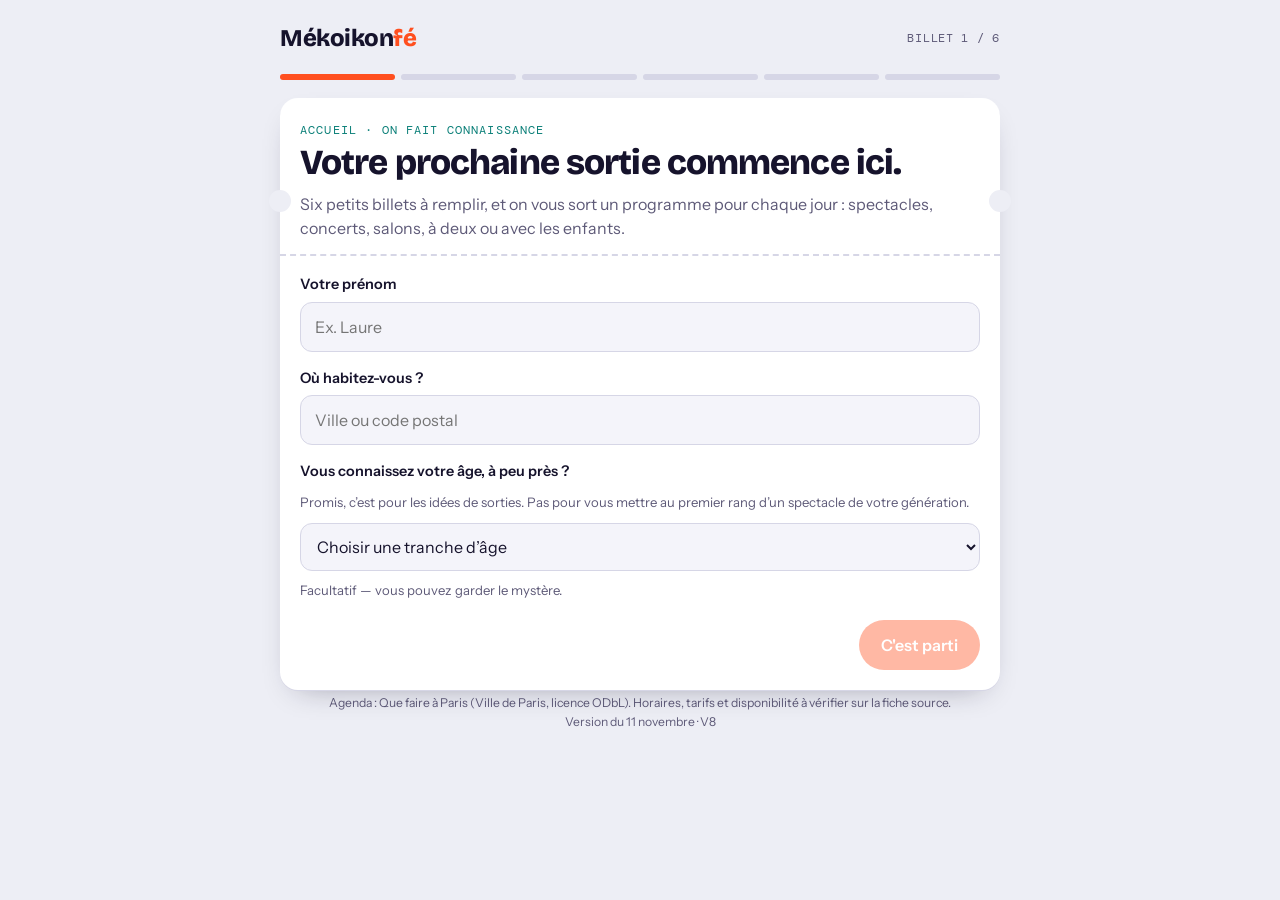
==== index.html @ 36dcb32b "Add files via upload" ====
<!doctype html><html lang="fr"><head><meta charset=utf8><meta name=viewport content="width=device-width,initial-scale=1,viewport-fit=cover"><style>:root{color-scheme:light;box-sizing:border-box;padding-top:env(safe-area-inset-top,0px);padding-bottom:env(safe-area-inset-bottom,0px)}html{scroll-padding-top:env(safe-area-inset-top,0px)}body{margin:0;padding:0;font:14px -apple-system,BlinkMacSystemFont,sans-serif;background:#fff;color:#000}img{max-width:100%}[hidden]:not([hidden=until-found i]){display:none!important}</style></head><body>
<title>Mékoikonfé · On sort ? On s’occupe de la suite.</title>
<meta name="claude:viewport-fit-sides" content="cover">
<link rel="preconnect" href="https://fonts.googleapis.com">
<link rel="stylesheet" href="https://fonts.googleapis.com/css2?family=Bricolage+Grotesque:opsz,wght@12..96,500;12..96,800&family=Instrument+Sans:wght@400;500;600&family=DM+Mono:wght@400;500&display=swap">
<style>
/* Layout : appli mobile une colonne, onboarding en 5 "billets", puis 5 pages (Aujourd'hui, Agenda, Explorer, Favoris, Profil) avec barre d'onglets fixe */
:root{
  --bg:#EDEEF5; --surface:#FFFFFF; --ink:#16132C; --muted:#5E5A78; --line:#D6D6E6;
  --accent:#FF4F1F; --accent-ink:#FFFFFF; --ticket:#FFD43B; --teal:#0A7F78; --chip:#F4F4FA; --rose:#D63F7A;
  --display:"Bricolage Grotesque", "Arial Black", system-ui, sans-serif;
  --body:"Instrument Sans", system-ui, -apple-system, sans-serif;
  --mono:"DM Mono", ui-monospace, Menlo, monospace;
}
@media (prefers-color-scheme: dark){:root:not([data-theme="light"]){
  --bg:#110F22; --surface:#1C1934; --ink:#F1EFFA; --muted:#A6A2C4; --line:#2F2B4D;
  --accent:#FF6A3D; --accent-ink:#16132C; --ticket:#FFD43B; --teal:#2CC9BE; --chip:#24203F; --rose:#FF7AAE; color-scheme:dark}}
:root[data-theme="dark"]{
  --bg:#110F22; --surface:#1C1934; --ink:#F1EFFA; --muted:#A6A2C4; --line:#2F2B4D;
  --accent:#FF6A3D; --accent-ink:#16132C; --ticket:#FFD43B; --teal:#2CC9BE; --chip:#24203F; --rose:#FF7AAE; color-scheme:dark}

*{box-sizing:border-box}
body{background:var(--bg);color:var(--ink);font-family:var(--body);font-size:16px;line-height:1.5;
  padding-left:max(16px,env(safe-area-inset-left,0px));padding-right:max(16px,env(safe-area-inset-right,0px));padding-block:20px 120px}
.app{max-width:480px;margin:0 auto;display:flex;flex-direction:column;gap:18px}
header{display:flex;align-items:center;justify-content:space-between;gap:12px}
.brand{font-family:var(--display);font-weight:800;font-size:1.5rem;letter-spacing:-.02em}
.brand span{color:var(--accent)}
.stub{font-family:var(--mono);font-size:.75rem;color:var(--muted);letter-spacing:.06em;text-transform:uppercase}

.perfs{display:flex;gap:6px}
.perfs i{flex:1;height:6px;border-radius:3px;background:var(--line);transition:background .3s}
.perfs i.on{background:var(--accent)}

.ticket{position:relative;background:var(--surface);border-radius:18px;padding:24px 20px 20px;
  box-shadow:0 1px 0 var(--line),0 12px 30px -18px rgba(22,19,44,.45)}
.ticket.notch::before,.ticket.notch::after{content:"";position:absolute;top:92px;width:22px;height:22px;border-radius:50%;background:var(--bg)}
.ticket.notch::before{left:-11px}.ticket.notch::after{right:-11px}
.tear{border-top:2px dashed var(--line);margin:14px -20px 18px}
.eyebrow{font-family:var(--mono);font-size:.72rem;letter-spacing:.1em;text-transform:uppercase;color:var(--teal)}
h1,h2,h3{font-family:var(--display);font-weight:800;letter-spacing:-.025em;text-wrap:balance;margin:0;line-height:1.05}
h1{font-size:2.2rem;margin-top:6px}
h2{font-size:1.7rem;margin-top:6px}
.sec-title{font-size:1.3rem;display:flex;align-items:baseline;justify-content:space-between;gap:8px}
.sec-title small{font-family:var(--mono);font-size:.72rem;font-weight:400;color:var(--muted);letter-spacing:.06em;text-transform:uppercase}
.lead{color:var(--muted);margin:10px 0 0;max-width:60ch}
.step{animation:in .45s cubic-bezier(.2,.8,.2,1)}
@keyframes in{from{transform:translateY(14px);opacity:.2}to{transform:none;opacity:1}}

label.f{display:block;font-weight:600;font-size:.9rem;margin-bottom:6px}
input[type=text],input[type=search]{width:100%;font:inherit;padding:12px 14px;border-radius:12px;border:1.5px solid var(--line);background:var(--chip);color:var(--ink)}
input:focus-visible,button:focus-visible{outline:3px solid var(--ticket);outline-offset:2px}
.stack{display:flex;flex-direction:column;gap:16px}

.grid{display:grid;grid-template-columns:repeat(2,minmax(0,1fr));gap:10px}
.tile{font:inherit;color:var(--ink);text-align:left;background:var(--chip);border:2px solid transparent;border-radius:14px;
  padding:14px 12px;cursor:pointer;display:flex;flex-direction:column;gap:4px;transition:transform .15s,border-color .15s,background .15s;min-width:0}
.tile:hover{transform:translateY(-2px)}
.tile b{font-family:var(--display);font-weight:800;font-size:1.05rem;letter-spacing:-.01em}
.tile small{color:var(--muted);font-size:.8rem;line-height:1.3}
.tile .glyph{font-family:var(--display);font-weight:800;font-size:1.6rem;line-height:1;color:var(--accent)}
.tile[aria-pressed=true]{border-color:var(--accent);background:var(--surface);transform:rotate(-1.2deg)}
.tile[aria-pressed=true] .glyph{color:var(--ink)}
.hint{font-size:.82rem;color:var(--muted);margin:10px 0 0}

.duel{display:grid;grid-template-columns:1fr auto 1fr;align-items:stretch;gap:8px}
.duel .tile{text-align:center;align-items:center;justify-content:center;min-height:80px}
.vs{align-self:center;font-family:var(--mono);font-size:.75rem;color:var(--muted)}
.duels{display:flex;flex-direction:column;gap:12px}

.chips{display:flex;flex-wrap:wrap;gap:8px}
.chipbtn{font:inherit;font-size:.9rem;padding:8px 14px;border-radius:999px;border:1.5px solid var(--line);background:transparent;color:var(--ink);cursor:pointer}
.chipbtn[aria-pressed=true]{background:var(--ink);color:var(--bg);border-color:var(--ink)}

.actions{display:flex;gap:10px;justify-content:space-between;align-items:center;margin-top:20px}
.btn{font:inherit;font-weight:600;border:0;border-radius:999px;padding:13px 22px;cursor:pointer}
.btn.primary{background:var(--accent);color:var(--accent-ink)}
.btn.primary:disabled{opacity:.4;cursor:not-allowed}
.btn.ghost{background:transparent;color:var(--muted);padding-inline:6px}
.btn.outline{background:transparent;border:1.5px solid var(--line);color:var(--ink)}

/* bandeau de jours */
.days{display:flex;gap:8px;overflow-x:auto;padding:2px 2px 8px;scroll-snap-type:x mandatory}
.day{font:inherit;flex:0 0 58px;scroll-snap-align:start;display:flex;flex-direction:column;align-items:center;gap:0;padding:8px 4px;border-radius:14px;
  border:1.5px solid var(--line);background:var(--surface);color:var(--ink);cursor:pointer}
.day small{font-family:var(--mono);font-size:.66rem;text-transform:uppercase;letter-spacing:.06em;color:var(--muted)}
.day b{font-family:var(--display);font-weight:800;font-size:1.35rem;line-height:1.1;font-variant-numeric:tabular-nums}
.day i{font-style:normal;font-size:.66rem;color:var(--muted)}
.day[aria-pressed=true]{background:var(--ink);border-color:var(--ink);color:var(--bg)}
.day[aria-pressed=true] small,.day[aria-pressed=true] i{color:var(--bg);opacity:.75}

.greet{display:flex;flex-direction:column;gap:2px}
.greet p{margin:0;color:var(--muted)}
.section{display:flex;flex-direction:column;gap:12px}
.occ{display:inline-flex;align-items:center;gap:6px;font-family:var(--mono);font-size:.7rem;letter-spacing:.08em;text-transform:uppercase;padding:4px 10px;border-radius:999px;background:var(--chip);color:var(--ink)}
.occ.couple{color:var(--rose)}
.occ.famille{color:var(--teal)}

.cards{display:flex;flex-direction:column;gap:12px}
.ev{display:grid;grid-template-columns:72px minmax(0,1fr);background:var(--surface);border-radius:16px;overflow:hidden;box-shadow:0 1px 0 var(--line);cursor:pointer;text-align:left;font:inherit;color:inherit;border:0;padding:0;width:100%}
.ev .side{background:var(--ink);color:var(--bg);display:flex;flex-direction:column;align-items:center;justify-content:center;gap:2px;
  padding:12px 6px;border-right:2px dashed var(--bg);font-family:var(--mono);text-align:center}
.ev .side .pct{font-family:var(--display);font-weight:800;font-size:1.45rem;color:var(--ticket);line-height:1}
.ev .side small{font-size:.6rem;letter-spacing:.08em;text-transform:uppercase;opacity:.75}
.ev .side .hr{font-size:.8rem;margin-top:6px;font-variant-numeric:tabular-nums}
.ev .main{padding:12px 14px;display:flex;flex-direction:column;gap:4px;min-width:0}
.ev .cat{font-family:var(--mono);font-size:.68rem;letter-spacing:.08em;text-transform:uppercase;color:var(--teal)}
.ev h3{font-size:1.1rem;letter-spacing:-.01em;line-height:1.15}
.ev .meta{font-size:.85rem;color:var(--muted)}
.ev .why{font-size:.82rem;color:var(--ink)}
.ev .why b{color:var(--accent)}
.price{font-family:var(--mono);font-weight:500;font-variant-numeric:tabular-nums;font-size:.85rem}
.heart{color:var(--rose)}
.empty{text-align:center;color:var(--muted);padding:18px;background:var(--surface);border-radius:16px}

/* agenda */
.agenda{display:flex;flex-direction:column;gap:10px}
.aday{display:grid;grid-template-columns:64px minmax(0,1fr) auto;gap:12px;align-items:center;background:var(--surface);border-radius:14px;padding:12px 14px;border:0;font:inherit;color:inherit;text-align:left;cursor:pointer;width:100%}
.aday .d{font-family:var(--mono);font-size:.72rem;text-transform:uppercase;color:var(--muted);line-height:1.2}
.aday .d b{display:block;font-family:var(--display);font-size:1.5rem;color:var(--ink);font-variant-numeric:tabular-nums}
.aday .t{min-width:0}
.aday .t strong{display:block;font-family:var(--display);font-size:1rem;white-space:nowrap;overflow:hidden;text-overflow:ellipsis}
.aday .t span{font-size:.8rem;color:var(--muted)}
.aday .n{font-family:var(--mono);font-size:.78rem;background:var(--chip);padding:4px 9px;border-radius:999px;white-space:nowrap}
.aday.we{box-shadow:inset 4px 0 0 var(--ticket)}
.weekhead{font-family:var(--mono);font-size:.72rem;letter-spacing:.1em;text-transform:uppercase;color:var(--muted);margin-top:6px}

/* accueil */
.feature{font:inherit;text-align:left;border:0;cursor:pointer;background:var(--ink);color:var(--bg);border-radius:18px;padding:20px;display:flex;flex-direction:column;gap:6px;position:relative;overflow:hidden}
.feature .eyebrow{color:var(--ticket)}
.feature strong{font-family:var(--display);font-weight:800;font-size:1.6rem;line-height:1.05;letter-spacing:-.02em;padding-right:70px}
.feature>span{opacity:.85;font-size:.9rem}
.feature .fpct{position:absolute;top:18px;right:18px;opacity:1;font-family:var(--mono);font-size:.72rem;background:var(--ticket);color:#16132C;padding:4px 9px;border-radius:999px}
.carousel{display:flex;gap:10px;overflow-x:auto;padding-bottom:6px;scroll-snap-type:x mandatory;margin-inline:-4px;padding-inline:4px}
.hcard{font:inherit;color:inherit;text-align:left;border:0;cursor:pointer;flex:0 0 200px;scroll-snap-align:start;background:var(--surface);border-radius:16px;padding:14px;display:flex;flex-direction:column;gap:4px;position:relative;min-height:170px;box-shadow:0 1px 0 var(--line)}
.hcard .badge{align-self:flex-start;font-family:var(--mono);font-size:.64rem;letter-spacing:.08em;text-transform:uppercase;background:var(--accent);color:var(--accent-ink);padding:3px 8px;border-radius:999px}
.hcard .hpct{position:absolute;top:14px;right:14px;font-family:var(--display);font-weight:800;color:var(--accent)}
.hcard strong{font-family:var(--display);font-weight:800;font-size:1.15rem;line-height:1.1;margin-top:auto}
.hcard span{font-size:.8rem;color:var(--muted)}
.hcard .when{font-family:var(--mono);font-size:.72rem;color:var(--ink)}
.link{font:inherit;font-size:.8rem;font-weight:600;color:var(--accent);background:none;border:0;cursor:pointer;padding:0}
.sec-title span{min-width:0}
.rows{display:flex;flex-direction:column;background:var(--surface);border-radius:16px;overflow:hidden}
.rowev{display:grid;grid-template-columns:86px minmax(0,1fr) auto;gap:12px;align-items:center;padding:12px 14px;border:0;border-bottom:1px solid var(--line);background:transparent;font:inherit;color:inherit;text-align:left;cursor:pointer}
.rowev:last-child{border-bottom:0}
.rowev .rd{font-family:var(--mono);font-size:.72rem;color:var(--muted);line-height:1.3}
.rowev .rd b{display:block;color:var(--ink);font-size:.9rem;font-variant-numeric:tabular-nums}
.rowev .rt{min-width:0}
.rowev .rt strong{display:block;font-family:var(--display);font-size:1rem;white-space:nowrap;overflow:hidden;text-overflow:ellipsis}
.rowev .rt span{font-size:.8rem;color:var(--muted);display:block;white-space:nowrap;overflow:hidden;text-overflow:ellipsis}
.rowev .rp{font-family:var(--display);font-weight:800;color:var(--accent)}
.weteaser{font:inherit;color:#16132C;background:var(--ticket);border:0;border-radius:16px;padding:16px 18px;display:flex;align-items:center;justify-content:space-between;gap:12px;cursor:pointer;text-align:left}
.weteaser small{display:block;font-family:var(--mono);font-size:.7rem;letter-spacing:.08em;text-transform:uppercase}
.weteaser strong{font-family:var(--display);font-size:1.15rem}
.weteaser .arrow{font-size:1.5rem;font-weight:700}

/* découvrir */
.swipezone{position:relative;height:min(64vh,520px);min-height:400px}
.scard{position:absolute;inset:0;border-radius:24px;color:#fff;padding:22px 20px;display:flex;flex-direction:column;justify-content:flex-end;gap:6px;overflow:hidden;
  background:linear-gradient(160deg,var(--c1),var(--c2));box-shadow:0 18px 40px -20px rgba(22,19,44,.6);touch-action:none;user-select:none;cursor:grab;
  transform:translateY(calc(var(--i)*10px)) scale(calc(1 - var(--i)*.04));transition:transform .25s}
.scard::after{content:"";position:absolute;inset:40% 0 0;background:linear-gradient(transparent,rgba(10,8,25,.55));pointer-events:none}
.scard>*{position:relative;z-index:1}
.scard .art{position:absolute;top:22px;left:20px;right:20px;z-index:0;font-family:var(--display);font-weight:800;font-size:clamp(3.4rem,17vw,6rem);line-height:.9;letter-spacing:-.04em;opacity:.35;overflow-wrap:anywhere}
.scard h2{font-size:2rem;color:#fff;margin:0}
.scat{font-family:var(--mono);font-size:.72rem;letter-spacing:.1em;text-transform:uppercase;opacity:.9}
.smeta{font-size:.9rem;opacity:.92}
.sfoot{display:flex;justify-content:space-between;align-items:center;gap:8px;font-family:var(--mono);font-size:.85rem}
.spct{background:#FFD43B;color:#16132C;padding:4px 10px;border-radius:999px;font-weight:500}
.swhy{font-size:.82rem;opacity:.9}
.stamp{position:absolute;top:26px;z-index:2;padding:4px 12px;border:3px solid currentColor;border-radius:10px;font-family:var(--display);font-weight:800;font-size:1.5rem;opacity:0;pointer-events:none}
.stamp.like{right:20px;color:#C8FF6B;transform:rotate(12deg)}
.stamp.nope{left:20px;color:#fff;transform:rotate(-12deg)}
.scard.top:focus-visible{outline:3px solid var(--ticket);outline-offset:4px}
.swbtns{display:flex;justify-content:center;align-items:center;gap:20px}
.swb{border:0;border-radius:50%;width:60px;height:60px;background:var(--surface);color:var(--ink);font-size:1.5rem;font-weight:700;cursor:pointer;box-shadow:0 8px 20px -12px rgba(22,19,44,.6)}
.swb.like{color:var(--rose);width:68px;height:68px;font-size:1.8rem}
.swb.info{width:46px;height:46px;font-size:1.1rem;font-family:var(--display)}
.swhint{font-size:.8rem;color:var(--muted);text-align:center;margin:0}
.swempty{height:100%;display:flex;flex-direction:column;align-items:center;justify-content:center;gap:10px;background:var(--surface);border-radius:24px;text-align:center;padding:20px}
.swempty p{color:var(--muted);margin:0}
@media (prefers-reduced-motion:reduce){.scard{transition:none}}

/* avis */
.avbtn{font:inherit;font-size:.82rem;font-weight:600;border:1.5px solid var(--accent);color:var(--accent);background:transparent;border-radius:999px;padding:7px 12px;cursor:pointer}
.avform{display:flex;flex-direction:column;gap:16px}
.avform textarea{width:100%;font:inherit;padding:12px 14px;border-radius:12px;border:1.5px solid var(--line);background:var(--chip);color:var(--ink);resize:vertical}
.avform textarea:focus-visible{outline:3px solid var(--ticket);outline-offset:2px}
.stars{display:flex;gap:6px}
.star{font-size:2rem;line-height:1;border:0;background:transparent;color:var(--accent);cursor:pointer;padding:2px}
.opt{font-weight:400;color:var(--muted)}
.averr{color:var(--accent);margin:0;font-weight:600}
.avfallback{display:flex;flex-direction:column;gap:10px;background:var(--chip);border-radius:12px;padding:12px}
.avfallback p{margin:0;font-size:.88rem}
.usagebar{display:grid;grid-template-columns:repeat(3,minmax(0,1fr));gap:8px}
.usagebar div{background:var(--surface);border-radius:12px;padding:10px 12px}
.usagebar small{display:block;font-size:.72rem;color:var(--muted)}
.usagebar b{font-family:var(--display);font-size:1.3rem}
.avlist{display:flex;flex-direction:column;gap:10px}
.avitem{background:var(--surface);border-radius:14px;padding:12px 14px;display:flex;flex-direction:column;gap:4px}
.avitem p{margin:0;font-size:.9rem}
.avhead{display:flex;justify-content:space-between;gap:8px;flex-wrap:wrap;font-size:.8rem;color:var(--muted)}
.avstars{color:var(--accent);letter-spacing:2px;font-size:1rem}

/* billets */
.agroup{display:flex;flex-direction:column;gap:6px;margin-top:4px}
.agroup small{font-family:var(--mono);font-size:.66rem;text-transform:uppercase;letter-spacing:.08em;color:var(--muted)}
.agroup .chipbtn{font-size:.82rem;padding:6px 12px}
.addart{display:flex;gap:8px}
.addart input{flex:1;min-width:0}
.artbox{background:var(--surface);border-radius:16px;padding:14px}
.artbox summary{list-style:none;display:flex;justify-content:space-between;align-items:center;gap:10px;cursor:pointer}
.artbox summary::-webkit-details-marker{display:none}
.artbox summary small{display:block;font-family:var(--mono);font-size:.66rem;text-transform:uppercase;letter-spacing:.08em;color:var(--muted)}
.artbox summary strong{font-family:var(--display);font-size:1rem}
.artbox[open] summary{margin-bottom:10px}
.artok{width:100%;margin-top:14px;position:sticky;bottom:calc(76px + env(safe-area-inset-bottom,0px))}
.tks{display:flex;flex-direction:column;gap:10px}
.tk{display:grid;grid-template-columns:64px minmax(0,1fr);gap:12px;background:var(--surface);border-radius:16px;padding:12px 14px;align-items:start}
.tk.mine{box-shadow:inset 4px 0 0 var(--accent)}
.tkdate{display:flex;flex-direction:column;align-items:center;justify-content:center;background:var(--chip);border-radius:12px;padding:8px 4px;text-align:center;min-height:64px}
.tkdate small{font-family:var(--mono);font-size:.58rem;text-transform:uppercase;letter-spacing:.06em;color:var(--muted)}
.tkdate b{font-family:var(--display);font-size:1.5rem;line-height:1.05;font-variant-numeric:tabular-nums}
.tkdate i{font-style:normal;font-size:.72rem;color:var(--muted)}
.pill{font-family:var(--mono);font-size:.62rem;text-transform:uppercase;letter-spacing:.05em;padding:4px 6px;border-radius:8px;background:var(--line);color:var(--ink);line-height:1.2}
.pill.ok{background:var(--teal);color:var(--surface)}
.tkmain{display:flex;flex-direction:column;gap:2px;min-width:0}
.tkmain strong{font-family:var(--display);font-size:1.1rem;line-height:1.15}
.tkmain>span{font-size:.85rem}
.tkmain .meta{color:var(--muted);font-size:.8rem}
.following{font-family:var(--mono);font-size:.62rem;text-transform:uppercase;letter-spacing:.06em;background:var(--accent);color:var(--accent-ink);padding:2px 6px;border-radius:999px;vertical-align:middle}
.cd{font-family:var(--mono);font-size:.76rem;color:var(--accent);margin-top:2px}
.cd.q{color:var(--muted)}
.tkact{grid-column:2;display:flex;gap:6px;flex-wrap:wrap}
.tkact a.mini{text-decoration:none}
.mini.on{background:var(--ink);color:var(--bg);border-color:var(--ink)}
.alertbar{font:inherit;text-align:left;border:0;cursor:pointer;background:var(--accent);color:var(--accent-ink);border-radius:16px;padding:14px 16px;display:grid;grid-template-columns:auto minmax(0,1fr) auto;gap:12px;align-items:center}
.alertbar small{display:block;font-family:var(--mono);font-size:.68rem;text-transform:uppercase;letter-spacing:.08em}
.alertbar strong{font-family:var(--display);font-size:1.1rem;display:block}
.alertbar em{font-style:normal;font-size:.8rem;opacity:.85}
.alertbar .bell{animation:pulse 1.6s infinite}
.alertbar .arrow{font-size:1.4rem;font-weight:700}
@keyframes pulse{50%{opacity:.25}}
.coll .collsub{margin:-6px 0 0;color:var(--muted);font-size:.85rem}
.hcard .badge.alt{background:var(--ink);color:var(--bg)}
a.link{text-decoration:none}
@media (prefers-reduced-motion:reduce){.alertbar .bell{animation:none}}

/* recherche */
.hright{display:flex;align-items:center;gap:10px}
.iconbtn{border:0;background:var(--surface);color:var(--ink);width:38px;height:38px;border-radius:50%;display:grid;place-items:center;cursor:pointer}
.iconbtn svg{width:20px;height:20px;stroke:currentColor;fill:none;stroke-width:2;stroke-linecap:round}
.ask{background:var(--ink);color:var(--bg);border-radius:18px;padding:16px;display:flex;flex-direction:column;gap:10px}
.ask label{font-family:var(--display);font-weight:800;font-size:1.15rem;letter-spacing:-.01em}
.askrow{display:flex;gap:8px}
.askrow input{flex:1;min-width:0;background:var(--bg);color:var(--ink);border-color:transparent}
.askrow .btn{padding:12px 16px}
.sugg{display:flex;gap:6px;overflow-x:auto;padding-bottom:2px}
.sugg .chipbtn{white-space:nowrap;font-size:.8rem;padding:6px 12px;color:var(--bg);border-color:color-mix(in srgb,var(--bg) 35%,transparent)}
.understood{display:flex;flex-direction:column;gap:6px}
.understood small{font-family:var(--mono);font-size:.66rem;text-transform:uppercase;letter-spacing:.08em;color:var(--muted)}
.tag{font-size:.82rem;padding:5px 11px;border-radius:999px;background:var(--ticket);color:#16132C;font-weight:600}
.srclink{text-align:center;text-decoration:none}

/* week-end */
.seg{display:flex;gap:4px;background:var(--surface);border-radius:999px;padding:4px;overflow-x:auto}
.seg button{font:inherit;font-size:.82rem;flex:1;white-space:nowrap;border:0;background:transparent;color:var(--muted);padding:8px 10px;border-radius:999px;cursor:pointer}
.seg button[aria-pressed=true]{background:var(--ink);color:var(--bg)}
.filterbox{display:flex;flex-direction:column;gap:10px;background:var(--surface);border-radius:16px;padding:14px}
.frow{display:flex;flex-direction:column;gap:6px;min-width:0}
.frow small{font-family:var(--mono);font-size:.66rem;text-transform:uppercase;letter-spacing:.08em;color:var(--muted)}
.chips.scroll{flex-wrap:nowrap;overflow-x:auto;padding-bottom:4px}
.chips.scroll .chipbtn{white-space:nowrap}

/* détail */
.detail .hero{background:var(--ink);color:var(--bg);border-radius:18px;padding:22px 20px;display:flex;flex-direction:column;gap:8px}
.detail .hero .cat{font-family:var(--mono);font-size:.72rem;letter-spacing:.1em;text-transform:uppercase;color:var(--ticket)}
.detail .hero h1{font-size:2rem}
.detail .hero p{margin:0;opacity:.8}
.facts{display:grid;grid-template-columns:repeat(3,minmax(0,1fr));gap:8px}
.fact{background:var(--surface);border-radius:12px;padding:10px 12px}
.fact small{display:block;font-family:var(--mono);font-size:.64rem;text-transform:uppercase;letter-spacing:.08em;color:var(--muted)}
.fact b{font-family:var(--display);font-size:1.05rem}
.dates{display:flex;flex-wrap:wrap;gap:6px}
.dates span{font-family:var(--mono);font-size:.78rem;padding:5px 10px;border-radius:999px;background:var(--surface)}
.cta{display:grid;grid-template-columns:1fr 1fr;gap:10px}
.note{font-size:.82rem;color:var(--muted);min-height:1.2em;text-align:center;margin:0}
.backlink{align-self:flex-start}

/* profil */
.kv{display:flex;flex-direction:column;gap:0;background:var(--surface);border-radius:16px;overflow:hidden}
.kv button{display:grid;grid-template-columns:110px minmax(0,1fr) auto;gap:10px;align-items:center;padding:14px 16px;border:0;border-bottom:1px solid var(--line);background:transparent;font:inherit;color:inherit;text-align:left;cursor:pointer}
.kv button:last-child{border-bottom:0}
.kv small{font-family:var(--mono);font-size:.68rem;text-transform:uppercase;letter-spacing:.08em;color:var(--muted)}
.kv span{min-width:0}
.kv i{font-style:normal;color:var(--accent);font-size:.85rem;font-weight:600}

/* barre d'onglets */
nav.tabs{position:fixed;left:0;right:0;bottom:0;z-index:15;background:var(--surface);border-top:1px solid var(--line);
  padding:8px max(8px,env(safe-area-inset-right,0px)) calc(8px + env(safe-area-inset-bottom,0px)) max(8px,env(safe-area-inset-left,0px))}
nav.tabs .in{max-width:520px;margin:0 auto;display:grid;grid-template-columns:repeat(6,1fr);gap:2px}
nav.tabs button{font:inherit;font-size:.64rem;white-space:nowrap;border:0;background:transparent;color:var(--muted);display:flex;flex-direction:column;align-items:center;gap:3px;padding:6px 2px;border-radius:12px;cursor:pointer}
nav.tabs svg{width:22px;height:22px;stroke:currentColor;fill:none;stroke-width:1.8;stroke-linecap:round;stroke-linejoin:round}
nav.tabs button[aria-current=page]{color:var(--accent);background:var(--chip)}
.sample{font-size:.76rem;color:var(--muted);text-align:center;margin:4px 0 0}
canvas#confetti{position:fixed;inset:0;pointer-events:none;width:100%;height:100%;z-index:20}
@media (prefers-reduced-motion:reduce){.step{animation:none}.tile,.tile[aria-pressed=true]{transform:none}}
@media (max-width:360px){h1{font-size:1.9rem}.grid,.catgrid{grid-template-columns:1fr}.facts{grid-template-columns:1fr 1fr}}
</style>
<link rel="stylesheet" href="v2.css?v=6">
<link rel="stylesheet" href="v4.css?v=6">

<canvas id="confetti" aria-hidden="true"></canvas>
<form name="avis" data-netlify="true" netlify-honeypot="bot-field" hidden><input name="bot-field"><input name="note"><textarea name="aime"></textarea><textarea name="manque"></textarea><input name="usage"><input name="prenom"><input name="page"></form>
<div class="app">
  <header><div class="brand">Mékoikon<span>fé</span></div><div class="hright"><div class="stub" id="stubno"></div><button class="avbtn" id="havis" hidden>Avis</button><button class="iconbtn" id="hsearch" hidden aria-label="Rechercher"><svg viewBox="0 0 24 24" aria-hidden="true"><circle cx="11" cy="11" r="7"/><path d="m20 20-3.5-3.5"/></svg></button></div></header>
  <div class="perfs" id="perfs" aria-hidden="true"></div>
  <main id="view"></main>
</div>
<nav class="tabs" id="tabs" hidden aria-label="Navigation principale"><div class="in" id="tabsin"></div></nav>

<script src="data/catalog.js?v=6"></script>
<script>
const TYPES=[
 {id:"humour",g:"Ha!",t:"Humour",s:"Stand-up, one-man show"},
 {id:"theatre",g:"Acte I",t:"Théâtre",s:"Classique ou contemporain"},
 {id:"concert",g:"♪",t:"Concert",s:"Pop, rock, jazz, électro"},
 {id:"musical",g:"Tada",t:"Comédie musicale",s:"Ça chante, ça danse"},
 {id:"danse",g:"5,6,7,8",t:"Danse",s:"Ballet, hip-hop, contemporain"},
 {id:"cirque",g:"Hop",t:"Cirque & magie",s:"Acrobates, illusionnistes"},
 {id:"opera",g:"Ah‑ah",t:"Opéra & classique",s:"Orchestres, récitals"},
 {id:"jeune",g:"Pouet",t:"Jeune public",s:"Pensé pour les enfants"},
 {id:"salon",g:"Stand B",t:"Salons & expos",s:"Vin, BD, maison, jeux…"},
 {id:"festival",g:"3 jours",t:"Festivals & ciné-événements",s:"Plein air, ciné-concerts, avant-premières"},
 {id:"expo",g:"Salle 7",t:"Expositions",s:"Musées, photo, immersif"}
];
const WHO=[
 {id:"solo",g:"1",t:"En solo",s:"Je me fais plaisir"},
 {id:"couple",g:"2",t:"En amoureux",s:"Une sortie à deux"},
 {id:"amis",g:"4+",t:"Entre amis",s:"La bande au complet"},
 {id:"famille",g:"+ kids",t:"En famille",s:"Avec les enfants"}
];
const WHO_LABEL={solo:"Pour vous",couple:"En amoureux",amis:"Entre amis",famille:"En famille"};
const AGES=["0-3 ans","4-6 ans","7-11 ans","12-17 ans","18 ans et + (jeune adulte)"];
const YA="18 ans et + (jeune adulte)";
const ageOk=e=>S.ages.some(a=>a===YA?(!e.ages||e.ages.includes("12-17 ans")):(e.ages&&e.ages.includes(a)));
const DUELS=[
 {id:"mood",a:["rire","Rire aux larmes"],b:["emotion","Avoir des frissons"]},
 {id:"size",a:["grand","Grande salle, gros show"],b:["intime","Petite salle, ambiance"]},
 {id:"style",a:["classique","Valeurs sûres"],b:["decouverte","Découvrir des talents"]}
];
const MOMENTS=[["semaine","Soirs de semaine"],["we_jour","Week-end en journée"],["we_soir","Week-end en soirée"]];
const BUDGET=[["eco","Jusqu’à 25 €"],["mid","Jusqu’à 60 €"],["plus","On se fait plaisir · jusqu’à 1 000 €"],["any","Peu importe, j’vois large 😅"]];
// Un plafond, jamais un prix minimum. Sans plafond, le prix ne change pas le classement.
function budgetScore(price,budget){
  const caps={eco:25,mid:60,plus:1000};
  if(price==null||!Object.hasOwn(caps,budget))return 0;
  return price<=caps[budget]?8:-12;
}

// Programmation réelle relevée le 20 octobre 2026 (Offi, Sortiraparis, Infoconcert, Agenda culturel, evous).
// Les dates sont sourcées ; quand les jours ou l'heure exacts ne sont pas publiés, approx = true ("à vérifier").
const W=[1,2,3,4,5,6,0], WE=[6,0], SOIR=[2,3,4,5,6], SOIRD=[2,3,4,5,6,0];
const SRC={
 acc:"https://www.infoconcert.com/salle/accor-arena-paris-709/concerts",
 su:"https://www.offi.fr/theatre/stand-up.html",
 th:"https://www.sortiraparis.com/en/what-to-see-in-paris/theater/guides/154425-theatre-shows-to-see-in-paris-in-november-2026-our-pick-of-the-moment-s-performances",
 kids:"https://www.sortiraparis.com/enfant-famille/guides/150541-toussaint-2026-a-paris-les-spectacles-a-voir-en-famille-avec-les-enfants",
 salons:"https://paris.evous.fr/salons/novembre/",
 shrek:"https://www.offi.fr/enfants/les-folies-bergere-2331/shrek-le-musical-104778.html",
 lion:"https://75.agendaculturel.fr/theatre/le-roi-lion-saison-6.html",
 indo:"https://www.sortiraparis.com/en/what-to-see-in-paris/concerts-music-festival/articles/348350-indochine-to-play-three-shows-at-la-seine-musicale-in-paris-in-november-2026"
};
const C=(id,t,date,price,o={})=>({id,t,cat:"concert",venue:"Accor Arena, Paris 12e",city:"Paris",price,aud:["solo","couple","amis"],mood:"emotion",size:"grand",style:"classique",ages:null,dates:[].concat(date),time:"20:00",approx:true,src:SRC.acc,d:"Concert à l'Accor Arena, la plus grande salle couverte de Paris.",...o});
const R=(from,to,days,time,alt)=>({from,to,days,time,alt});
const EVENTS=[
 C(1,"Bigflo & Oli","2026-10-20",50,{aud:["amis","famille","couple"],ages:["12-17 ans"]}),
 C(2,"Korn","2026-10-23",69.7,{aud:["amis","solo"]}),
 C(3,"Meryl","2026-10-26",45,{style:"decouverte"}),
 C(4,"Duran Duran","2026-10-28",62),
 C(5,"Jungle","2026-10-30",51,{style:"decouverte",aud:["amis","couple"]}),
 C(6,"The World of Hans Zimmer","2026-11-02",71.5,{aud:["couple","famille","amis","solo"],ages:["7-11 ans","12-17 ans"],d:"Les musiques de films de Hans Zimmer jouées en grand format, orchestre et chœur, à l'Accor Arena."}),
 C(7,"Niall Horan","2026-11-06",56.5,{aud:["amis","famille"],ages:["12-17 ans"]}),
 C(8,"Fontaines D.C.","2026-11-13",57.5,{style:"decouverte"}),
 C(9,"Vanessa Paradis","2026-11-17",35,{aud:["couple","solo","amis"]}),
 C(10,"Christophe Maé",["2026-11-19","2026-11-20"],40,{aud:["couple","famille","amis"],ages:["7-11 ans","12-17 ans"],mood:"rire"}),
 C(11,"Hatsune Miku","2026-11-22",62,{aud:["amis","famille"],ages:["12-17 ans"],style:"decouverte",d:"Concert de la chanteuse virtuelle japonaise, projetée en hologramme et accompagnée de musiciens live."}),
 C(12,"Superbus","2026-11-24",40,{mood:"rire",aud:["amis","couple"]}),
 C(13,"Placebo","2026-11-25",64.2),
 C(14,"Indochine",["2026-11-26","2026-11-27","2026-11-28"],null,{venue:"La Seine Musicale, île Seguin",city:"Boulogne-Billancourt",src:SRC.indo,d:"Trois soirs d'Indochine à La Seine Musicale, sur l'île Seguin. Prix et horaires à vérifier."}),
 {id:15,t:"Panayotis Pascot · Entre les deux",cat:"humour",venue:"Dôme de Paris – Palais des Sports",city:"Paris",price:null,aud:["solo","couple","amis"],mood:"rire",size:"grand",style:"classique",ages:null,dates:["2026-11-06","2026-11-07"],time:"20:00",approx:true,src:SRC.su,d:"Le stand-up intime et introspectif de Panayotis Pascot, en grande salle pour deux soirs."},
 {id:16,t:"Jérémy Charbonnel · Seul tout",cat:"humour",venue:"Théâtre des Mathurins, Paris 8e",city:"Paris",price:24,aud:["solo","couple","amis"],mood:"rire",size:"intime",style:"decouverte",ages:null,run:R("2026-10-06","2026-12-29",SOIR,"21:00"),approx:true,src:SRC.su,d:"Seul en scène de Jérémy Charbonnel. Places de 24 à 35 €."},
 {id:17,t:"Paul de Saint Sernin",cat:"humour",venue:"Théâtre de la Madeleine, Paris 8e",city:"Paris",price:45,aud:["couple","amis","solo"],mood:"rire",size:"grand",style:"classique",ages:null,run:R("2026-10-16","2026-12-19",SOIR,"21:00"),approx:true,src:SRC.su,d:"Le nouveau spectacle de Paul de Saint Sernin, à la Madeleine jusqu'au 19 décembre."},
 {id:18,t:"Morgane Cadignan · La nuit je mens",cat:"humour",venue:"L'Européen, Paris 17e",city:"Paris",price:18.5,aud:["solo","couple","amis"],mood:"rire",size:"intime",style:"decouverte",ages:null,run:R("2026-09-19","2026-11-25",SOIR,"21:00"),approx:true,src:SRC.su,d:"Stand-up de Morgane Cadignan. Places de 18,50 à 27 €, dernières dates fin novembre."},
 {id:19,t:"Alexis Le Rossignol · Chamboulé",cat:"humour",venue:"Gaîté Rive Gauche, Paris 14e",city:"Paris",price:22,aud:["solo","couple","amis"],mood:"rire",size:"intime",style:"decouverte",ages:null,run:R("2026-09-25","2027-01-02",SOIR,"21:00"),approx:true,src:SRC.su,d:"Le nouveau seul en scène d'Alexis Le Rossignol. Places de 22 à 36,50 €."},
 {id:20,t:"Blandine Lehout · La Vie de ta mère",cat:"humour",venue:"Théâtre des Mathurins, Paris 8e",city:"Paris",price:20,aud:["solo","couple","amis"],mood:"rire",size:"intime",style:"decouverte",ages:null,run:R("2026-09-25","2026-12-19",SOIR,"19:00"),approx:true,src:SRC.su,d:"Stand-up de Blandine Lehout. Places de 20 à 42 €."},
 {id:21,t:"Broadway Comedy Club",cat:"humour",venue:"Broadway Comedy Club, Paris 2e",city:"Paris",price:14.3,aud:["amis","couple","solo"],mood:"rire",size:"intime",style:"decouverte",ages:null,run:R("2026-05-26","2027-05-30",W,"20:00"),approx:true,src:SRC.su,d:"Cinq humoristes chaque soir, dont les noms restent secrets jusqu'au dernier moment."},
 {id:22,t:"Mathieu Madenian · À pleurer de rire",cat:"humour",venue:"Le Solo, Paris",city:"Paris",price:null,aud:["solo","couple","amis"],mood:"rire",size:"intime",style:"classique",ages:null,run:R("2026-10-01","2026-11-07",SOIR,"21:00"),approx:true,src:SRC.su,d:"Mathieu Madenian sur la scène du Solo, jusqu'au 7 novembre."},
 {id:23,t:"Le Père",cat:"theatre",venue:"Théâtre Édouard VII, Paris 9e",city:"Paris",price:null,aud:["couple","solo"],mood:"emotion",size:"grand",style:"classique",ages:null,run:R("2026-09-15","2027-01-10",SOIRD,"20:00",{0:"16:00"}),approx:true,src:SRC.th,d:"La pièce de Florian Zeller sur un père qui perd pied. Matinée le dimanche à 16 h ; à partir du 26 novembre, les soirées passent à 21 h."},
 {id:24,t:"Edmond",cat:"theatre",venue:"Théâtre du Palais-Royal, Paris 1er",city:"Paris",price:null,aud:["couple","famille","amis","solo"],mood:"rire",size:"grand",style:"classique",ages:["12-17 ans"],run:R("2026-10-02","2027-01-31",SOIRD,"20:30",{0:"15:00"}),approx:true,src:SRC.th,d:"Le retour de la comédie d'Alexis Michalik sur la création de Cyrano de Bergerac."},
 {id:25,t:"Amadeus",cat:"theatre",venue:"Théâtre Marigny, Paris 8e",city:"Paris",price:null,aud:["couple","solo"],mood:"emotion",size:"grand",style:"classique",ages:null,run:R("2026-10-07","2027-01-31",SOIRD,"20:30",{0:"15:00"}),approx:true,src:SRC.th,d:"La rivalité entre Mozart et Salieri, d'après la pièce de Peter Shaffer."},
 {id:26,t:"Le Mariage de Figaro",cat:"theatre",venue:"Théâtre de la Porte Saint-Martin, Paris 10e",city:"Paris",price:null,aud:["couple","solo","famille"],mood:"rire",size:"grand",style:"classique",ages:["12-17 ans"],run:R("2026-09-26","2027-01-03",SOIRD,"20:30",{0:"16:00"}),approx:true,src:SRC.th,d:"La comédie de Beaumarchais, jusqu'au 3 janvier."},
 {id:27,t:"Berlin Berlin",cat:"theatre",venue:"Théâtre des Nouveautés, Paris 2e",city:"Paris",price:null,aud:["couple","amis"],mood:"rire",size:"grand",style:"classique",ages:null,run:R("2026-09-17","2027-01-03",SOIRD,"21:00",{0:"16:00"}),approx:true,src:SRC.th,d:"Comédie de boulevard dans le Berlin de la guerre froide."},
 {id:28,t:"Le Sens de l'humour",cat:"theatre",venue:"Théâtre Antoine, Paris 10e",city:"Paris",price:null,aud:["couple","amis","solo"],mood:"rire",size:"grand",style:"classique",ages:null,run:R("2026-09-16","2027-01-10",SOIRD,"21:00",{0:"16:00"}),approx:true,src:SRC.th,d:"Comédie au Théâtre Antoine, jusqu'au 10 janvier."},
 {id:29,t:"La Vie devant soi",cat:"theatre",venue:"Studio des Champs-Élysées, Paris 8e",city:"Paris",price:null,aud:["couple","solo"],mood:"emotion",size:"intime",style:"classique",ages:null,run:R("2026-10-22","2026-12-20",SOIRD,"19:00",{0:"16:00"}),approx:true,src:SRC.th,d:"Adaptation du roman de Romain Gary, Momo et Madame Rosa à Belleville."},
 {id:30,t:"Novecento",cat:"theatre",venue:"Théâtre des Mathurins, Paris 8e",city:"Paris",price:null,aud:["couple","solo"],mood:"emotion",size:"intime",style:"classique",ages:null,run:R("2026-09-01","2026-12-17",[4],"21:00"),src:SRC.th,d:"Le monologue d'Alessandro Baricco sur un pianiste né sur un paquebot. Le jeudi à 21 h."},
 {id:31,t:"La Prière aux Étoiles",cat:"theatre",venue:"Théâtre Montansier",city:"Versailles",price:null,aud:["couple","solo","famille"],mood:"emotion",size:"intime",style:"decouverte",ages:["12-17 ans"],run:R("2026-10-28","2026-11-08",SOIRD,"20:30",{0:"15:00"}),approx:true,src:SRC.th,d:"Au Montansier de Versailles, pour deux semaines seulement."},
 {id:32,t:"Napoléon",cat:"theatre",venue:"Poche-Montparnasse, Paris 6e",city:"Paris",price:null,aud:["solo","couple"],mood:"emotion",size:"intime",style:"classique",ages:null,run:R("2026-08-31","2027-01-25",[1],"19:00"),src:SRC.th,d:"Seul en scène historique, le lundi à 19 h."},
 {id:33,t:"Relationshit",cat:"theatre",venue:"Studio Hébertot, Paris 17e",city:"Paris",price:null,aud:["couple","amis"],mood:"rire",size:"intime",style:"decouverte",ages:["12-17 ans"],run:R("2026-10-22","2026-12-05",SOIR,"21:00"),approx:true,src:SRC.th,d:"Comédie sur le couple, à partir de 12 ans."},
 {id:34,t:"Ta mère et moi",cat:"theatre",venue:"Théâtre de Paris – Salle Réjane, Paris 9e",city:"Paris",price:null,aud:["solo","couple"],mood:"emotion",size:"intime",style:"decouverte",ages:null,run:R("2026-10-26","2026-12-31",SOIR,"19:00"),approx:true,src:SRC.th,d:"Seul en scène, à l'affiche à partir du 26 octobre."},
 {id:35,t:"Shrek Le Musical",cat:"musical",venue:"Folies Bergère, Paris 9e",city:"Paris",price:41,aud:["famille","couple","amis"],mood:"rire",size:"grand",style:"classique",ages:["4-6 ans","7-11 ans","12-17 ans"],run:R("2026-10-02","2027-01-20",[3,4,5,6,0],"20:00",{3:"15:00",6:"15:00",0:"15:00"}),approx:true,src:SRC.shrek,d:"La comédie musicale tirée du film, avec Chantal Ladesou. Dès 3 ans, de 41 à 72 €."},
 {id:36,t:"Le Roi Lion",cat:"musical",venue:"Théâtre Mogador, Paris 9e",city:"Paris",price:20,aud:["famille","couple","amis","solo"],mood:"emotion",size:"grand",style:"classique",ages:["4-6 ans","7-11 ans","12-17 ans"],run:R("2026-09-25","2027-08-08",SOIRD,"20:00",{6:"15:00",0:"15:00"}),approx:true,src:SRC.lion,d:"Sixième saison à Mogador : une cinquantaine d'artistes, plus de 200 masques et marionnettes. 1 h 37, dès 20 €."},
 {id:37,t:"Singin' in the Rain",cat:"musical",venue:"Théâtre du Lido, Paris 8e",city:"Paris",price:null,aud:["couple","famille","amis"],mood:"rire",size:"grand",style:"classique",ages:["7-11 ans","12-17 ans"],run:R("2026-09-17","2027-01-31",SOIRD,"20:00",{6:"15:00",0:"15:00"}),approx:true,src:SRC.kids,d:"La comédie musicale culte adaptée sur la scène du Lido."},
 {id:38,t:"Les Vilaines",cat:"musical",venue:"Gaîté Montparnasse, Paris 14e",city:"Paris",price:null,aud:["amis","couple"],mood:"rire",size:"intime",style:"decouverte",ages:null,run:R("2026-09-30","2027-06-16",SOIR,"21:00"),approx:true,src:SRC.th,d:"Comédie musicale déjantée, à l'affiche jusqu'en juin 2027."},
 {id:39,t:"Ménopause",cat:"musical",venue:"Apollo Théâtre, Paris 11e",city:"Paris",price:null,aud:["amis","couple"],mood:"rire",size:"intime",style:"classique",ages:null,run:R("2026-09-01","2027-06-30",SOIR,"21:00"),approx:true,src:SRC.th,d:"Comédie musicale à succès, prolongée jusqu'au 30 juin 2027."},
 {id:40,t:"Oliver Twist",cat:"musical",venue:"Lucernaire, Paris 6e",city:"Paris",price:null,aud:["famille","couple"],mood:"emotion",size:"intime",style:"classique",ages:["7-11 ans","12-17 ans"],run:R("2026-09-09","2026-12-31",[3,6,0],"15:00"),approx:true,src:SRC.kids,d:"Le roman de Dickens en comédie musicale, au Lucernaire."},
 {id:41,t:"Pourquoi Pourquoi ?",cat:"jeune",venue:"Théâtre Michel, Paris 8e",city:"Paris",price:null,aud:["famille"],mood:"rire",size:"intime",style:"decouverte",ages:["7-11 ans"],run:R("2026-10-10","2027-01-31",[3,6,0],"14:00"),approx:true,src:SRC.kids,d:"Spectacle jeune public, dès 6 ans."},
 {id:42,t:"Arsène Lupin",cat:"theatre",venue:"Théâtre Le Ranelagh, Paris 16e",city:"Paris",price:null,aud:["famille","couple"],mood:"rire",size:"intime",style:"classique",ages:["7-11 ans","12-17 ans"],run:R("2026-09-17","2027-01-17",[3,6,0],"15:00"),approx:true,src:SRC.kids,d:"Comédie policière autour du gentleman cambrioleur, dès 7 ans."},
 {id:43,t:"Les Histoires de Toto",cat:"jeune",venue:"La Scène Montparnasse, Paris 14e",city:"Paris",price:null,aud:["famille"],mood:"rire",size:"intime",style:"decouverte",ages:["4-6 ans","7-11 ans"],runs:[R("2026-10-17","2026-11-01",W,"14:30"),R("2026-11-02","2027-01-31",WE,"14:30")],src:SRC.kids,d:"Dès 3 ans. Samedi et dimanche à 14 h 30, et presque tous les jours pendant les vacances de la Toussaint."},
 {id:44,t:"Potted Potter",cat:"theatre",venue:"Théâtre du Gymnase, Paris 10e",city:"Paris",price:null,aud:["famille","amis","couple"],mood:"rire",size:"grand",style:"decouverte",ages:["7-11 ans","12-17 ans"],run:R("2026-10-17","2027-01-17",[3,4,5,6,0],"19:00",{6:"15:00",0:"15:00"}),approx:true,src:SRC.th,d:"Parodie : les sept tomes de Harry Potter en 70 minutes, par deux comédiens."},
 {id:45,t:"Renversante",cat:"theatre",venue:"Théâtre des Mathurins, Paris 8e",city:"Paris",price:null,aud:["famille"],mood:"emotion",size:"intime",style:"decouverte",ages:["7-11 ans","12-17 ans"],run:R("2026-09-01","2026-12-15",[3,6,0],"14:00"),approx:true,src:SRC.th,d:"Théâtre familial dès 8 ans, suivi d'un échange avec le public."},
 {id:46,t:"Chevaliers, Princesse et Dragon",cat:"jeune",venue:"Théâtre des Mathurins, Paris 8e",city:"Paris",price:null,aud:["famille"],mood:"rire",size:"intime",style:"classique",ages:["4-6 ans","7-11 ans"],runs:[R("2026-10-17","2026-11-01",W,"11:00"),R("2026-11-02","2027-06-30",WE,"11:00")],approx:true,src:SRC.kids,d:"Spectacle pour enfants joué le week-end et pendant les vacances scolaires."},
 {id:47,t:"Babel · Mourad Merzouki",cat:"danse",venue:"Le Bon Marché Rive Gauche, Paris 7e",city:"Paris",price:null,aud:["couple","amis","solo","famille"],mood:"emotion",size:"intime",style:"decouverte",ages:["12-17 ans"],run:R("2026-09-03","2026-12-31",[4,5,6],"20:00"),approx:true,src:SRC.kids,d:"Danse hip-hop dans le grand magasin, le jeudi, vendredi et samedi soir après la fermeture."},
 {id:48,t:"Nuits de Lumière",cat:"festival",venue:"Château de Vincennes",city:"Vincennes",price:null,aud:["famille","couple","amis"],mood:"emotion",size:"grand",style:"decouverte",ages:["4-6 ans","7-11 ans","12-17 ans"],run:R("2026-10-15","2026-11-08",W,"19:00"),approx:true,src:SRC.kids,d:"Parcours lumineux nocturne au château de Vincennes, jusqu'au 8 novembre."},
 {id:49,t:"Festival Yvelines Théâtre",cat:"festival",venue:"Communes des Yvelines",city:"Yvelines",price:0,aud:["famille","couple","amis","solo"],mood:"rire",size:"intime",style:"decouverte",ages:["4-6 ans","7-11 ans","12-17 ans"],run:R("2026-10-16","2026-11-15",W,"15:00"),approx:true,src:SRC.th,d:"50 représentations gratuites dans les Yvelines : théâtre, cirque, magie, marionnettes."},
 {id:50,t:"Salon du Chocolat et de la Pâtisserie",cat:"salon",venue:"Paris Expo Porte de Versailles",city:"Paris",price:16,aud:["famille","couple","amis","solo"],mood:"rire",size:"grand",style:"classique",ages:["4-6 ans","7-11 ans","12-17 ans"],run:R("2026-10-28","2026-11-01",W,"10:00"),approx:true,src:SRC.salons,d:"Adulte 16 € puis 20 € à partir du 31 octobre, enfant 8 €, gratuit pour les moins de 6 ans."},
 {id:51,t:"Salon international du patrimoine culturel",cat:"salon",venue:"Salles du Carrousel, Paris 1er",city:"Paris",price:17,aud:["couple","solo"],mood:"emotion",size:"grand",style:"classique",ages:null,run:R("2026-10-29","2026-11-01",W,"10:00"),approx:true,src:SRC.salons,d:"Artisans d'art et métiers du patrimoine. 17 € en prévente, gratuit pour les moins de 12 ans."},
 {id:52,t:"Marjolaine",cat:"salon",venue:"Parc Floral de Paris, Paris 12e",city:"Paris",price:10,aud:["couple","famille","solo"],mood:"rire",size:"grand",style:"classique",ages:["4-6 ans","7-11 ans","12-17 ans"],run:R("2026-11-07","2026-11-11",W,"10:00"),approx:true,src:SRC.salons,d:"Le salon bio et nature du Parc Floral. 10 €, gratuit pour les moins de 12 ans."},
 {id:53,t:"Y/CON 12",cat:"salon",venue:"Paris Montreuil Expo",city:"Montreuil",price:18,aud:["amis","famille"],mood:"rire",size:"grand",style:"decouverte",ages:["12-17 ans"],run:R("2026-11-07","2026-11-08",W,"10:00"),approx:true,src:SRC.salons,d:"Convention pop culture, à partir de 14 ans."},
 {id:54,t:"MIF Expo · Made in France",cat:"salon",venue:"Paris Expo Porte de Versailles",city:"Paris",price:0,aud:["couple","solo","famille"],mood:"rire",size:"grand",style:"decouverte",ages:null,run:R("2026-11-12","2026-11-15",W,"10:00"),approx:true,src:SRC.salons,d:"Le salon du fabriqué en France. Gratuit sur préinscription, 10 € sur place remboursés au premier achat."},
 {id:55,t:"Paris Photo",cat:"salon",venue:"Grand Palais, Paris 8e",city:"Paris",price:36,aud:["couple","solo","amis"],mood:"emotion",size:"grand",style:"classique",ages:null,run:R("2026-11-12","2026-11-15",W,"12:00"),approx:true,src:SRC.salons,d:"La grande foire de la photographie. 36 € en semaine, 41 € le week-end, billets en ligne uniquement."},
 {id:56,t:"Créations & savoir-faire",cat:"salon",venue:"Paris Expo Porte de Versailles",city:"Paris",price:15,aud:["famille","couple","amis","solo"],mood:"rire",size:"grand",style:"classique",ages:["7-11 ans","12-17 ans"],run:R("2026-11-18","2026-11-22",W,"10:00"),approx:true,src:SRC.salons,d:"Loisirs créatifs et ateliers. 15 € en prévente, 9 € pour les 6-12 ans."},
 {id:57,t:"Histoire de Lire",cat:"salon",venue:"Plusieurs sites de Versailles",city:"Versailles",price:null,aud:["famille","couple","solo"],mood:"emotion",size:"intime",style:"decouverte",ages:["7-11 ans","12-17 ans"],run:R("2026-11-21","2026-11-22",W,"10:00"),approx:true,src:SRC.salons,d:"Salon du livre d'histoire à Versailles. Billet à réserver en ligne."},
 {id:58,t:"Salon du livre et de la presse jeunesse",cat:"salon",venue:"Paris Montreuil Expo",city:"Montreuil",price:0,aud:["famille"],mood:"rire",size:"grand",style:"classique",ages:["0-3 ans","4-6 ans","7-11 ans","12-17 ans"],run:R("2026-11-25","2026-11-30",W,"10:00"),approx:true,src:SRC.salons,d:"Le grand salon du livre jeunesse. Gratuit, billet obligatoire même pour les enfants."},
 {id:59,t:"Le Grand Tasting",cat:"salon",venue:"Salles du Carrousel, Paris 1er",city:"Paris",price:43,aud:["couple","amis","solo"],mood:"rire",size:"grand",style:"classique",ages:null,run:R("2026-11-27","2026-11-28",W,"11:00"),approx:true,src:SRC.salons,d:"Dégustation de grands vins avec les vignerons. 43 € la journée, en ligne."}
];

// Opéra de Paris et Candlelight (relevés le 20 octobre 2026)
SRC.opera="https://mag.agendaculturel.fr/blog/guides/tout-savoir-sur-la-saison-de-l-opera-de-paris.html";
SRC.opsite="https://www.operadeparis.fr/";
SRC.candle="https://the-place-to-be.fr/evenement/les-concerts-a-la-bougie-candlelight-reviennent-a-paris/";
SRC.tours="https://mag.agendaculturel.fr/blog/tournees/tournees-annoncees-dates-et-billetteries.html";
SRC.onsale="https://concerts.paris/mises-en-vente";
const JEUNES=" Certaines avant-premières sont à 10 € pour les moins de 28 ans.";
const OP=(id,t,cat,salle,from,to,price,d,o={})=>({id,t,cat,venue:salle==="G"?"Palais Garnier, Paris 9e":"Opéra Bastille, Paris 12e",city:"Paris",price,aud:["couple","solo","amis"],mood:"emotion",size:"grand",style:"classique",ages:null,run:R(from,to,SOIRD,"19:30",{0:"14:30"}),approx:true,src:SRC.opera,site:SRC.opsite,serie:"Opéra de Paris",artists:["Opéra de Paris"],d:d+JEUNES,...o});
const CL=(id,t,artists,slots,price)=>({id,t:"Candlelight · "+t,cat:"concert",venue:"Chapelle de la Trinité, Paris",city:"Paris",price,aud:["couple","amis","solo","famille"],mood:"emotion",size:"intime",style:"classique",ages:["7-11 ans","12-17 ans"],dates:Object.keys(slots),times:slots,approx:false,src:SRC.candle,serie:"Candlelight",artists,d:"Concert à la lueur des bougies : le répertoire de "+artists.join(" et ")+" réarrangé pour musiciens classiques. Prix variable selon la date."});
EVENTS.push(
 OP(60,"L'Histoire de Manon","danse","G","2026-09-28","2026-10-30",10,"Le ballet de Kenneth MacMillan. Places de 10 à 175 €.",{aud:["couple","solo","famille"],ages:["12-17 ans"]}),
 OP(61,"Paysages intérieurs","danse","G","2026-10-11","2026-11-07",null,"Soirée de ballets signés Maillot, Forsythe et Barton, nouvelle production.",{style:"decouverte"}),
 OP(62,"Le Barbier de Séville","opera","B","2026-09-12","2026-11-05",null,"L'opéra de Rossini mis en scène par Damiano Michieletto.",{mood:"rire",aud:["couple","solo","amis","famille"],ages:["12-17 ans"]}),
 OP(63,"Festival Ring","opera","B","2026-11-06","2026-11-19",160,"Les quatre opéras du Ring de Wagner : L'Or du Rhin, La Walkyrie, Siegfried, Le Crépuscule des dieux. De 160 à 1 080 € les quatre soirs.",{aud:["solo","couple"],run:R("2026-11-06","2026-11-19",SOIRD,"18:00",{0:"14:00"})}),
 OP(64,"La Clémence de Titus","opera","G","2026-11-24","2026-12-25",null,"L'opéra de Mozart mis en scène par Willy Decker."),
 OP(65,"Turandot","opera","B","2026-11-27","2026-12-27",17,"L'opéra de Puccini mis en scène par Robert Wilson. De 17 à 225 €.",{aud:["couple","solo","amis","famille"],ages:["12-17 ans"]}),
 CL(70,"Queen et The Beatles",["Queen","The Beatles"],{"2026-10-22":"19:00","2026-11-26":"21:00"},19),
 CL(71,"Coldplay et Imagine Dragons",["Coldplay","Imagine Dragons"],{"2026-10-22":"21:00","2026-11-07":"21:00","2026-11-26":"19:00"},23),
 CL(72,"Hommage à Johnny Hallyday",["Johnny Hallyday"],{"2026-10-23":"19:00"},19),
 CL(73,"Hommage à Queen",["Queen"],{"2026-10-23":"21:00","2026-11-28":"21:00"},23),
 CL(74,"Hommage à Michael Jackson",["Michael Jackson"],{"2026-10-24":"19:00","2026-11-27":"21:00"},28.5),
 CL(75,"Hommage à Jean-Jacques Goldman",["Jean-Jacques Goldman"],{"2026-10-24":"21:00","2026-11-29":"20:00"},21),
 CL(76,"Hommage à Céline Dion",["Céline Dion"],{"2026-10-25":"18:00","2026-11-28":"19:00"},22.5),
 CL(77,"Hommage à Hans Zimmer",["Hans Zimmer"],{"2026-10-25":"20:00","2026-11-08":"20:00","2026-11-27":"19:00"},21),
 CL(78,"Hommage à Charles Aznavour",["Charles Aznavour"],{"2026-11-07":"19:00"},26.5),
 CL(79,"Hommage à ABBA",["ABBA"],{"2026-11-08":"18:00"},20),
 CL(80,"Pink Floyd",["Pink Floyd"],{"2026-11-21":"19:00"},19),
 CL(81,"Hommage à Ludovico Einaudi",["Ludovico Einaudi"],{"2026-11-21":"21:00","2026-11-22":"20:00"},19),
 CL(82,"Mozart et Chopin",["Mozart","Chopin"],{"2026-11-22":"18:00"},21),
 CL(83,"Hommage à Ariana Grande",["Ariana Grande"],{"2026-11-29":"18:00"},29)
);
EVENTS.find(e=>e.id===6).artists=["Hans Zimmer"];


// Expositions (relevées le 24 octobre 2026). Jours d'ouverture indicatifs : à vérifier auprès du lieu.
SRC.expo="https://paris.evous.fr/musees/expositions/";
SRC.expo2="https://www.sortiraparis.com/en/what-to-visit-in-paris/exhibit-museum/guides/278168-autumn-2026-exhibitions-to-visit-in-paris-and-ile-de-france";
SRC.expok="https://www.sortiraparis.com/en/child-and-family/guides/181539-15-kid-friendly-exhibitions-to-visit-in-paris-right-now";
const NOTUE=[1,3,4,5,6,0], NOMON=[2,3,4,5,6,0];
const EX=(id,t,venue,city,from,to,days,price,d,o={})=>({id,t,cat:"expo",venue,city,price,aud:["solo","couple","amis"],mood:"emotion",size:"grand",style:"classique",ages:null,run:R(from,to,days,"10:00"),approx:true,src:SRC.expo,serie:"Expositions",d,...o});
const KIDS=["4-6 ans","7-11 ans","12-17 ans"], TEENS=["12-17 ans"];
EVENTS.push(
 EX(90,"Zurbarán","Musée du Louvre, Paris 1er","Paris","2026-10-07","2027-01-25",NOTUE,22,"La grande rétrospective du peintre espagnol, hall Napoléon. 22 € pour les résidents de l'Espace économique européen."),
 EX(91,"Mary Cassatt. L'indépendante","Musée d'Orsay, Paris 7e","Paris","2026-10-06","2027-01-31",NOMON,14,"La peintre impressionniste américaine. 14 € sur place, 16 € en ligne.",{aud:["solo","couple","amis","famille"],ages:TEENS}),
 EX(92,"Monet. Peindre le temps","Musée de l'Orangerie, Paris 1er","Paris","2026-09-30","2027-01-25",NOTUE,11,"Monet et la lumière qui change. 11 € sur place, 12,50 € en ligne.",{aud:["solo","couple","amis","famille"],ages:["7-11 ans","12-17 ans"]}),
 EX(93,"Cezanne et nous","Grand Palais, Paris 8e","Paris","2026-09-23","2027-01-17",W,16,"Cézanne et les artistes qui s'en inspirent. 19 €, tarif réduit 16 €.",{aud:["solo","couple","amis","famille"],ages:TEENS}),
 EX(94,"Gustave Fayet. Collectionneur, créateur","Fondation Louis Vuitton, Paris 16e","Paris","2026-10-09","2027-03-08",NOTUE,18,"Le collectionneur et artiste Gustave Fayet. Nocturne le vendredi 6 novembre de 19 h à 23 h."),
 EX(95,"Andy Warhol. La ligne et l'image","Musée du Luxembourg, Paris 6e","Paris","2026-09-16","2027-01-10",W,10,"Warhol dessinateur et faiseur d'images. 14 €, tarif réduit 10 €.",{aud:["solo","couple","amis","famille"],ages:TEENS,style:"decouverte"}),
 EX(96,"Kerry James Marshall","Musée d'Art moderne de Paris, Paris 16e","Paris","2026-09-18","2027-01-24",NOMON,15,"Grande exposition du peintre américain. 17 €, tarif réduit 15 €.",{style:"decouverte"}),
 EX(97,"Remember Me","Bourse de Commerce, Paris 1er","Paris","2026-10-07","2027-01-18",NOTUE,10,"Exposition de la Collection Pinault. 15 €, 10 € pour les 18-26 ans.",{style:"decouverte"}),
 EX(98,"Look ! 40 ans de mode au musée","Musée des Arts décoratifs, Paris 1er","Paris","2026-09-30","2027-04-04",NOMON,18,"Quarante ans de mode vus par le musée. Billet à 18 €.",{aud:["solo","couple","amis","famille"],ages:TEENS}),
 EX(99,"Premières Nations","Musée du quai Branly, Paris 7e","Paris","2026-09-29","2027-01-17",NOMON,11,"Les cultures autochtones d'Amérique du Nord. 14 €, tarif réduit 11 €.",{aud:["solo","couple","famille"],ages:["7-11 ans","12-17 ans"]}),
 EX(100,"Artistes au Muséum","Grande Galerie de l'Évolution, Paris 5e","Paris","2026-09-23","2027-03-07",NOTUE,13,"Des artistes investissent la Grande Galerie de l'Évolution. 16 €, tarif réduit 13 €.",{aud:["famille","couple","solo"],ages:KIDS,mood:"rire"}),
 EX(101,"Chiens et chats","Cité des sciences et de l'industrie, Paris 19e","Paris","2025-02-18","2027-03-07",NOMON,4,"Tout sur nos animaux de compagnie, pour petits et grands. 15 €, réduit 12 €, 4 € pour les 2-5 ans.",{aud:["famille"],ages:["0-3 ans","4-6 ans","7-11 ans"],mood:"rire"}),
 EX(102,"Cap sur l'IA !","Musée de l'Air et de l'Espace","Le Bourget","2026-10-15","2027-06-27",NOMON,14,"Comprendre l'intelligence artificielle dans l'aéronautique. 17 €, réduit 14 €.",{aud:["famille","amis","solo"],ages:["7-11 ans","12-17 ans"],style:"decouverte"}),
 EX(103,"Marie-Antoinette de Sofia Coppola","Petit Trianon, château de Versailles","Versailles","2026-09-22","2027-01-24",NOMON,12,"Le film de Sofia Coppola mis en scène au Petit Trianon. 15 €, 12 € pour les résidents de l'EEE.",{aud:["couple","amis","solo","famille"],ages:TEENS}),
 EX(104,"Stan Douglas. Parallax","Jeu de Paume, Paris 8e","Paris","2026-10-20","2027-01-10",NOMON,9.5,"Le photographe et vidéaste canadien. 14 €, tarif réduit 9,50 €.",{style:"decouverte"}),
 EX(105,"Toi et ta bande","Palais de Tokyo, Paris 16e","Paris","2026-10-21","2027-02-14",[1,3,4,5,6,0],9,"Exposition collective de la saison d'automne. 13 €, tarif réduit 9 €.",{style:"decouverte",run:R("2026-10-21","2027-02-14",[1,3,4,5,6,0],"12:00")}),
 EX(106,"Ibrahim Mahama. Le Temps des récoltes","Fondation Cartier, Paris","Paris","2026-10-22","2027-02-28",NOMON,10,"L'artiste ghanéen à la Fondation Cartier. 15 €, tarif réduit 10 €.",{style:"decouverte",run:R("2026-10-22","2027-02-28",NOMON,"11:00")}),
 EX(107,"Louvre Photo","Musée du Louvre, Paris 1er","Paris","2026-11-04","2027-05-03",NOTUE,22,"La photographie au Louvre, mezzanine Napoléon. 22 € pour les résidents de l'EEE.",{style:"decouverte"}),
 EX(108,"Bruxelles 1900","Petit Palais, Paris 8e","Paris","2026-11-10","2027-04-25",NOMON,15,"Bruxelles, capitale de l'Art nouveau. 17 €, tarif réduit 15 €."),
 EX(109,"Drogues","Musée de l'Homme, Paris 16e","Paris","2026-11-18","2027-06-06",NOTUE,12,"Les drogues dans l'histoire et les sociétés. 15 €, tarif réduit 12 €.",{aud:["solo","amis","couple","famille"],ages:TEENS,style:"decouverte"}),
 EX(110,"Mimi Cracra, rétrospective Agnès Rosenstiehl","BnF François-Mitterrand, Paris 13e","Paris","2026-11-03","2027-01-25",NOMON,0,"La petite héroïne d'Agnès Rosenstiehl. Entrée gratuite.",{aud:["famille","solo"],ages:["0-3 ans","4-6 ans","7-11 ans"],mood:"rire",src:SRC.expo2}),
 EX(111,"Planète Océan","Atelier des Lumières, Paris 11e","Paris","2026-10-16","2027-06-30",W,null,"Exposition immersive sur les océans. Date de fin et tarifs à vérifier.",{aud:["famille","couple","amis","solo"],ages:KIDS,size:"grand",style:"decouverte",src:SRC.expok}),
 EX(112,"Contes de fées au Musée de La Poste","Musée de La Poste, Paris 15e","Paris","2026-11-18","2027-04-19",NOTUE,null,"Peau d'Âne et d'autres contes, avec un parcours pour les familles. Tarifs à vérifier.",{aud:["famille"],ages:["4-6 ans","7-11 ans"],src:SRC.expo2}),
 EX(113,"Automne tropical","Grandes Serres du Jardin des Plantes, Paris 5e","Paris","2026-10-15","2026-11-23",W,null,"Palmiers, trésors et secrets des serres tropicales. Tarifs à vérifier.",{aud:["famille","couple","solo"],ages:KIDS,src:SRC.expok}),
 EX(114,"Moteur Imaginaire","Le Large, île Seguin","Boulogne-Billancourt","2026-10-17","2027-03-07",NOMON,null,"Nouvelle exposition au Large, sur l'île Seguin. Tarifs à vérifier.",{aud:["famille","amis","solo","couple"],ages:KIDS,style:"decouverte",src:SRC.expok}),
 EX(115,"Triomphe, la nuit","Arc de Triomphe, Paris 8e","Paris","2026-10-28","2027-03-26",W,null,"Une visite nocturne de l'Arc de Triomphe. Horaires et tarifs à vérifier.",{aud:["couple","amis","famille"],ages:TEENS,run:R("2026-10-28","2027-03-26",W,"19:00"),src:SRC.expo2}),
 EX(116,"Martin Parr. Autoportrait","Saint Laurent Montaigne, Paris 8e","Paris","2026-10-15","2027-01-13",NOMON,0,"Les autoportraits du photographe britannique. Entrée gratuite.",{style:"decouverte",src:SRC.expo2})
);

// Mises en vente : soon = ouverture datée, open = en vente, partial = en partie complet, tba = date de vente non communiquée
const ONSALE=[
 {k:"op3",a:"Opéra de Paris",show:"3e vague : Don Pasquale, Roméo et Juliette, Idomeneo, derniers ballets",venue:"Palais Garnier et Opéra Bastille",when:"juin et juillet 2027",open:"2026-11-10",hour:"12:00",st:"soon",src:SRC.opera},
 {k:"jj",a:"Jack Johnson",show:"Surfilmusic Tour 2027",venue:"L'Olympia",when:"lun. 28 juin 2027",open:"2026-10-22",st:"soon",pre:true,src:SRC.onsale},
 {k:"ky",a:"Kenshi Yonezu",show:"World Tour 2026-2027 / Ghost",venue:"Accor Arena",when:"ven. 26 févr. 2027",open:"2026-10-22",st:"soon",pre:true,src:SRC.onsale},
 {k:"ld",a:"Léa Doffey",show:"Concert",venue:"Le Trianon",when:"lun. 15 mars 2027",open:"2026-10-22",st:"soon",pre:true,src:SRC.onsale},
 {k:"toto",a:"Toto",show:"Tournée 2027",venue:"Accor Arena",when:"jeu. 8 juil. 2027",open:"2026-10-23",st:"soon",pre:true,src:SRC.onsale},
 {k:"dr",a:"Damien Rice",show:"0, 25th Anniversary Tour",venue:"Le Grand Rex",when:"lun. 12 avr. 2027",open:"2026-10-23",st:"soon",pre:true,src:SRC.onsale},
 {k:"hc",a:"Hot Chip",show:"Concert",venue:"Bataclan",when:"mar. 2 mars 2027",open:"2026-10-23",st:"soon",pre:true,src:SRC.onsale},
 {k:"df",a:"Dominic Fike",show:"Comedy Tragedy Parody",venue:"L'Olympia",when:"ven. 12 févr. 2027",open:"2026-10-23",st:"soon",pre:true,src:SRC.onsale},
 {k:"orb",a:"Orbital",show:"Concert",venue:"Bataclan",when:"ven. 30 avr. 2027",open:"2026-10-23",st:"soon",pre:true,src:SRC.onsale},
 {k:"shy",a:"Shygirl",show:"Concert",venue:"Élysée Montmartre",when:"mar. 16 mars 2027",open:"2026-10-23",st:"soon",pre:true,src:SRC.onsale},
 {k:"dj",a:"Django Django",show:"Concert",venue:"La Gaîté Lyrique",when:"sam. 27 févr. 2027",open:"2026-10-23",st:"soon",pre:true,src:SRC.onsale},
 {k:"rc",a:"Rachel Chinouriri",show:"Concert",venue:"L'Olympia",when:"mar. 22 juin 2027",open:"2026-10-23",st:"soon",pre:true,src:SRC.onsale},
 {k:"mh",a:"Marika Hackman",show:"Concert",venue:"Le Trabendo",when:"mar. 9 mars 2027",open:"2026-10-23",st:"soon",pre:true,src:SRC.onsale},
 {k:"art",a:"ARTSON",show:"Live acoustique",venue:"L'Européen",when:"mer. 24 févr. 2027",open:"2026-10-30",st:"soon",pre:true,src:SRC.onsale},
 {k:"ang",a:"Angèle",show:"Instinct Tour",venue:"Accor Arena",when:"8 au 13 mars 2027",st:"partial",note:"Seul le 13 mars reste en vente, les quatre premiers soirs sont complets.",src:SRC.tours},
 {k:"hs",a:"Harry Styles",show:"Together, Together",venue:"Plenitude Arena, Nanterre",when:"16, 17, 23 et 24 juil. 2027",st:"open",src:SRC.tours},
 {k:"sdm",a:"SDM",show:"Stade de France",venue:"Stade de France, Saint-Denis",when:"29 et 30 mai 2027",st:"open",price:"de 42 à 149 €",src:SRC.tours},
 {k:"kaa",a:"Kaaris",show:"Stade de France",venue:"Stade de France, Saint-Denis",when:"22 mai 2027",st:"open",src:SRC.tours},
 {k:"zaz",a:"Zazie",show:"Volatil Tour",venue:"Zénith de Paris",when:"30 sept. 2027",st:"open",src:SRC.tours},
 {k:"op2",a:"Opéra de Paris",show:"2e vague : Lady Macbeth de Mzensk, L'Élixir d'amour, Miroir de nos peines",venue:"Palais Garnier et Opéra Bastille",when:"saison 2026-2027",st:"open",note:"Ouverte depuis le 13 octobre à 12 h.",src:SRC.opera},
 {k:"oas",a:"Oasis",show:"Oasis Live '27",venue:"Stade de France, Saint-Denis",when:"20 et 23 juil. 2027",st:"tba",price:"de 84 à 249 €",src:SRC.tours},
 {k:"gims",a:"Gims",show:"Carpe Diem Tour",venue:"Plenitude Arena, Nanterre",when:"16 et 17 déc. 2026",st:"tba",src:SRC.tours},
 {k:"vian",a:"Vianney",show:"Tournée 2027",venue:"Zénith de Paris",when:"8 au 10 avr. 2027",st:"tba",src:SRC.tours},
 {k:"ald",a:"Aldebert",show:"Enfantillages, jamais adultes !",venue:"Accor Arena",when:"20 févr. 2027",st:"tba",fam:true,src:SRC.tours},
 {k:"hoi",a:"Holiday on Ice",show:"Cinema of Dreams",venue:"Zénith de Paris",when:"11 févr. 2027",st:"tba",fam:true,src:SRC.tours},
 {k:"tayc",a:"Tayc",show:"Joÿa Tour",venue:"Accor Arena",when:"1er au 3 juin 2027",st:"tba",src:SRC.tours},
 {k:"db",a:"Dany Boon",show:"Clown n'est pas un métier !",venue:"L'Olympia",when:"27 au 29 avr. 2027",st:"tba",src:SRC.tours},
 {k:"cw",a:"Christophe Willem",show:"Tournée des 20 ans",venue:"Accor Arena",when:"9 déc. 2027",st:"tba",src:SRC.tours},
 {k:"gf",a:"Gaël Faye",show:"Tournée des Zéniths",venue:"Accor Arena",when:"10 déc. 2027",st:"tba",price:"de 39 à 65 € sur la tournée",src:SRC.tours}
];
const ARTGROUPS=[
 ["Chanson française",["Angèle","Indochine","Christophe Maé","Vanessa Paradis","Zazie","Vianney","Gaël Faye","Superbus","Céline Dion","Jean-Jacques Goldman","Johnny Hallyday","Charles Aznavour"]],
 ["Pop & rock",["Harry Styles","Oasis","Coldplay","Queen","Placebo","Duran Duran","Niall Horan","Jack Johnson","Damien Rice","Michael Jackson","ABBA","Pink Floyd","Toto","Ariana Grande"]],
 ["Rap & urbain",["Bigflo & Oli","SDM","Kaaris","Gims","Tayc","Meryl"]],
 ["Électro & indé",["Jungle","Fontaines D.C.","Hot Chip","Orbital","Shygirl","Django Django","Kenshi Yonezu"]],
 ["Classique & musiques de films",["Opéra de Paris","Hans Zimmer","Ludovico Einaudi","Mozart"]],
 ["En famille",["Aldebert","Holiday on Ice"]]
];



const PLUR={humour:"Prochains spectacles d'humour",theatre:"Prochaines pièces de théâtre",concert:"Prochains concerts",musical:"Prochaines comédies musicales",danse:"Prochains spectacles de danse",cirque:"Prochains cirques & magie",opera:"Prochains opéras & concerts classiques",jeune:"Prochains spectacles jeune public",salon:"Prochains salons",festival:"Prochains festivals",expo:"Expositions à voir"};
const USER_AGE_BANDS=["Moins de 18 ans","18–24 ans","25–34 ans","35–44 ans","45–54 ans","55–64 ans","65 ans et plus"];
const validUserAge=v=>v===""||v==="mystery"||USER_AGE_BANDS.includes(v);
const userAgeLabel=v=>v==="mystery"?"Je cultive le mystère":v||"Âge non renseigné";
const DEFAULT={ageBand:"",name:"",city:"",types:[],artists:[],alerts:[],who:[],ages:[],duels:{},moments:[],budget:""};
/* Adaptation du catalogue normalisé au parcours de Laure. */
'use strict';
// Cinéma mis en pause : passer CINEMA_ENABLED à true pour le rouvrir comme genre à part entière.
const CINEMA_ENABLED=false;
// Public familial : déduit des mots explicites du titre ou de la description (indicatif, à vérifier).
function famInfo(text){
  const t=String(text||'').toLowerCase();
  const strong=/jeune public|en famille|pour les enfants|aux enfants|parents?[- ]enfants?|les enfants|des enfants|enfants (?:dès|de \d)|jeunesse|marionnette|\bcontes?\b|tout[- ]petits?|b[ée]b[ée]s?|éveil musical|palais des enfants|dès \d{1,2} ?ans|à partir de \d{1,2} ?ans|\b\d{1,2} ?(?:-|à) ?\d{1,2} ans\b/;
  const weak=/tout public/;
  if(!strong.test(t)&&!weak.test(t))return null;
  let min=null;const m=t.match(/(?:dès|à partir de|a partir de)\s*(\d{1,2})\s*ans/)||t.match(/\b(\d{1,2})\s?(?:-|à)\s?\d{1,2}\s?ans\b/);
  if(m)min=+m[1];
  if(min==null){if(/tout[- ]petits?|b[ée]b[ée]s?|éveil musical/.test(t))min=0;else if(strong.test(t))min=4;else min=7}
  const bands=[[3,'0-3 ans'],[6,'4-6 ans'],[11,'7-11 ans'],[17,'12-17 ans']].filter(([max])=>max>=min).map(([,b])=>b);
  return bands.length?bands:null;
}
const liveData=window.MEKO_CATALOG;
if(liveData){
  // Garder les identifiants historiques pour retrouver favoris et soirées, sans séances inventées.
  EVENTS.forEach(e=>{e.dates=[];e.runs=[];delete e.run;e.legacy=true});
  if(CINEMA_ENABLED&&!TYPES.some(t=>t.id==='cinema'))TYPES.push({id:'cinema',g:'▶',t:'Cinéma',s:'Projections et rencontres'});

  for(const e of liveData.events){
    const id=100000000+parseInt(Array.from(e.key).reduce((a,c)=>((a*31+c.charCodeAt(0))>>>0),0).toString(16),16);
    // Clé numérique stable pour compatibilité des favoris et de l'organisateur.
    if(EVENTS.some(x=>x.id===id))throw Error('Collision identifiant catalogue');
    const times={};for(const s of e.sessions){if(!times[s.localDate])times[s.localDate]=s.localTime}
    EVENTS.push({id,t:e.title,cat:(e.category==='cinema'&&!CINEMA_ENABLED)?'festival':e.category,cine:e.category==='cinema',d:e.description,venue:e.venue,city:e.city,src:e.source.url,price:null,dates:Object.keys(times),times,time:Object.values(times)[0],...(()=>{const ag=famInfo(e.title+' '+(e.description||''));return {aud:ag?['solo','couple','amis','famille']:['solo','couple','amis'],ages:ag,famHint:!!ag}})(),approx:false,live:e});
  }
}

// Retrouver une soirée même si sa fiche a disparu du flux : archive sans nouvelle séance.
try {const saved=JSON.parse(localStorage.getItem('entracte-v2-plans')||'{}');
for(const p of saved.plans||[]){const e=p.eventSnapshot;if(!e||EVENTS.some(x=>x.id===p.eventId)||e.id!==p.eventId||!Number.isSafeInteger(e.id)||!['t','venue','city','d'].every(k=>typeof e[k]==='string')||!TYPES.some(t=>t.id===e.cat))continue;
EVENTS.push({id:e.id,t:e.t,venue:e.venue,city:e.city,d:e.d,cat:e.cat,src:/^https?:\/\//.test(e.src)?e.src:'',dates:[],times:{},time:p.input?.start||'00:00',price:null,aud:['solo','couple','amis'],legacy:true});}
}catch(e){}
const S=JSON.parse(JSON.stringify(DEFAULT));
let favs=[], onboard=0, page="accueil", dayIdx=0, detailId=null, cat="all", q="", editing=false;
let wk=0, wkDay="both", wkMom="all", wkWho="all";
const STEPS=6;
try{const s=JSON.parse(localStorage.getItem("entracte2"));if(s&&s.S&&Array.isArray(s.S.types)&&!TYPES.some(t=>t.id==='cinema'))s.S.types=[...new Set(s.S.types.map(v=>v==='cinema'?'festival':v))];if(s&&s.S&&typeof s.S.name==='string'&&typeof s.S.city==='string'&&['types','artists','alerts','who','ages','moments'].every(k=>Array.isArray(s.S[k])&&s.S[k].every(v=>typeof v==='string'))&&s.S.duels&&typeof s.S.duels==='object'&&s.S.types.every(v=>TYPES.some(t=>t.id===v))&&s.S.who.every(v=>WHO.some(t=>t.id===v))&&s.S.moments.every(v=>MOMENTS.some(t=>t[0]===v))){Object.assign(S,s.S);S.ageBand=validUserAge(s.S.ageBand)?s.S.ageBand:"";favs=Array.isArray(s.favs)?s.favs.filter(id=>EVENTS.some(e=>e.id===id)):[];if(s.done)onboard=STEPS}}catch(e){}
function save(){try{localStorage.setItem("entracte2",JSON.stringify({done:onboard>=STEPS,S,favs}))}catch(e){}}

const $=s=>document.querySelector(s);
const view=$("#view");
const esc=s=>String(s).replace(/[&<>"]/g,c=>({"&":"&amp;","<":"&lt;",">":"&gt;",'"':"&quot;"}[c]));
const catT=id=>TYPES.find(t=>t.id===id).t;

// dates
const today=new Date(); today.setHours(0,0,0,0);
const DAYS=Array.from({length:42},(_,i)=>{const d=new Date(today);d.setDate(d.getDate()+i);return d});
const fmt=(d,o)=>d.toLocaleDateString("fr-FR",o);
const dayName=i=>i===0?"Aujourd'hui":i===1?"Demain":fmt(DAYS[i],{weekday:"long",day:"numeric",month:"long"});
const iso=d=>d.getFullYear()+"-"+String(d.getMonth()+1).padStart(2,"0")+"-"+String(d.getDate()).padStart(2,"0");
const runsOf=e=>e.runs||(e.run?[e.run]:[]);
const runOn=(e,d)=>{const s=iso(d);return runsOf(e).find(r=>s>=r.from&&s<=r.to&&r.days.includes(d.getDay()))};
const playsOn=(e,d)=>e.dates?e.dates.includes(iso(d)):!!runOn(e,d);
const timeOn=(e,d)=>{if(e.times)return e.times[iso(d)]||Object.values(e.times)[0];if(e.dates)return e.time;const r=runOn(e,d)||runsOf(e)[0];return (r.alt&&r.alt[d.getDay()])||r.time};
const priceTxt=e=>e.price===0?"gratuit":e.price==null?"prix à vérifier":"dès "+e.price.toLocaleString("fr-FR",{maximumFractionDigits:2})+" €";
const WEST=["saint-cloud","boulogne-billancourt","sèvres","suresnes","rueil-malmaison","garches","versailles","nanterre","meudon","issy-les-moulineaux","neuilly-sur-seine","puteaux","courbevoie","marnes-la-coquette","vaucresson","le chesnay"];
const near=(a,b)=>{a=a.trim().toLowerCase();b=b.toLowerCase();if(!a)return 0;if(a===b)return 2;if(WEST.includes(a)&&(WEST.includes(b)||b==="paris"))return 1;if(a==="paris"&&WEST.includes(b))return 1;return 0};
const NEW=new Set(EVENTS.filter(e=>{const r=runsOf(e)[0];if(!r)return false;const f=new Date(r.from),diff=(f-today)/864e5;return diff>-16&&diff<21}).map(e=>e.id));

// moteur de recommandation, par occasion (amoureux, famille…)
function score(e,occ,d){
  let s=0, why=[];
  if(S.types.includes(e.cat)){s+=38;why.push("vous aimez "+catT(e.cat).toLowerCase())}
  const fa=followedOf(e.artists); if(fa){s+=26;why.unshift("vous suivez "+fa)}
  if(occ){ if(e.aud.includes(occ))s+=18; else if(occ==="famille"&&S.ages.includes(YA)&&(e.aud.includes("amis")||e.aud.includes("solo")))s+=12; else return null; }
  else if(S.who.some(w=>e.aud.includes(w)))s+=14;
  const fam=occ?occ==="famille":(S.who.length===1&&S.who[0]==="famille");
  if(fam){ if(ageOk(e)){s+=14;why.push(e.ages?"adapté à l'âge des enfants":"idéal avec vos grands enfants")} else return null; }
  const bst=(S.boost&&S.boost[e.cat])||0; s+=bst; if(bst>=6&&why.length<2)why.push("vous aimez ce genre en ce moment");
  if(S.duels.mood===e.mood){s+=8;why.push(e.mood==="rire"?"on va rire":"vous cherchez de l’émotion")}
  if(S.duels.size===e.size)s+=5;
  if(S.duels.style===e.style){s+=5;if(e.style==="decouverte"&&why.length<2)why.push("une vraie découverte")}
  s+=budgetScore(e.price,S.budget);
  const nr=near(S.city,e.city);
  if(nr===2){s+=10;why.unshift("dans votre ville (distance non calculée)")}else if(nr===1)s+=5;
  if(d){const we=WE.includes(d.getDay()), soir=parseInt(timeOn(e,d))>=18;
    if((!we&&soir&&S.moments.includes("semaine"))||(we&&!soir&&S.moments.includes("we_jour"))||(we&&soir&&S.moments.includes("we_soir")))s+=6;}
  return {pct:Math.max(15,Math.min(99,Math.round(s))),why:why.slice(0,2)};
}
function picksFor(d,occ,n=4){
  return EVENTS.filter(e=>playsOn(e,d)).map(e=>{const r=score(e,occ,d);return r&&{...e,...r,hr:timeOn(e,d)}}).filter(Boolean)
    .sort((a,b)=>b.pct-a.pct).slice(0,n);
}
function bestOfDay(d){
  const all=S.who.flatMap(o=>picksFor(d,o,3));
  const uniq=[...new Map(all.sort((a,b)=>b.pct-a.pct).map(e=>[e.id,e])).values()];
  return uniq;
}

/* ---------- ONBOARDING ---------- */
function tile(o,on,attr){return `<button class="tile" ${attr}="${o.id}" aria-pressed="${on}"><span class="glyph">${esc(o.g)}</span><b>${esc(o.t)}</b><small>${esc(o.s)}</small></button>`}
function nav(ok,label="Suivant"){
  const back = editing?`<button class="btn ghost" id="cancel">Annuler</button>`:(onboard>0?`<button class="btn ghost" id="back">← Retour</button>`:"<span></span>");
  return `<div class="actions">${back}<button class="btn primary" id="next" ${ok?"":"disabled"}>${editing?"Enregistrer":label}</button></div>`;
}
function onboardingView(){
  const i=onboard;
  if(i===0)return `<section class="ticket notch step"><div class="eyebrow">Accueil · on fait connaissance</div>
    <h1>Votre prochaine sortie commence ici.</h1>
    <p class="lead">Six petits billets à remplir, et on vous sort un programme pour chaque jour : spectacles, concerts, salons, à deux ou avec les enfants.</p>
    <div class="tear"></div><div class="stack">
    <div><label class="f" for="name">Votre prénom</label><input type="text" id="name" placeholder="Ex. Laure" value="${esc(S.name)}" autocomplete="given-name"></div>
    <div><label class="f" for="city">Où habitez-vous ?</label><input type="text" id="city" list="cities" placeholder="Ville ou code postal" value="${esc(S.city)}">
    <datalist id="cities"><option>Paris</option><option>Saint-Cloud</option><option>Boulogne-Billancourt</option><option>Versailles</option><option>Nanterre</option><option>Rueil-Malmaison</option><option>Sèvres</option><option>Suresnes</option><option>Vincennes</option><option>Montreuil</option></datalist></div>
    <div><label class="f" for="user-age">Vous connaissez votre âge, à peu près ?</label>
    <p class="hint" id="user-age-joke">Promis, c’est pour les idées de sorties. Pas pour vous mettre au premier rang d’un spectacle de votre génération.</p>
    <select id="user-age" aria-describedby="user-age-joke user-age-hint"><option value="">Choisir une tranche d’âge</option>${USER_AGE_BANDS.map(a=>`<option value="${a}" ${S.ageBand===a?"selected":""}>${a}</option>`).join("")}<option value="mystery" ${S.ageBand==="mystery"?"selected":""}>Je cultive le mystère</option></select>
    <p class="hint" id="user-age-hint">Facultatif — vous pouvez garder le mystère.</p></div>
    </div>${nav(S.name&&S.city,"C'est parti")}</section>`;
  if(i===1)return `<section class="ticket notch step"><div class="eyebrow">Billet 2 · vos goûts</div>
    <h2>${esc(S.name||"Vous")}, qu'est-ce qui vous fait vibrer ?</h2><p class="lead">Choisissez-en autant que vous voulez.</p><div class="tear"></div>
    <div class="grid">${TYPES.map(o=>tile(o,S.types.includes(o.id),"data-type")).join("")}</div>
    <p class="hint">${S.types.length?S.types.length+" sélectionné"+(S.types.length>1?"s":""):"Au moins un choix pour continuer"}</p>${nav(S.types.length)}</section>`;
  if(i===2)return `<section class="ticket notch step"><div class="eyebrow">Billet 3 · vos artistes</div>
    <h2>Qui aimeriez-vous voir sur scène ?</h2><p class="lead">Gardez vos artistes favoris sur cet appareil. Les alertes de mise en vente ne sont pas connectées. Facultatif, vous pourrez compléter plus tard.</p><div class="tear"></div>
    <div class="stack">${artistPicker()}</div>
    <p class="hint">${S.artists.length?S.artists.length+" artiste"+(S.artists.length>1?"s":"")+" suivi"+(S.artists.length>1?"s":""):"Aucun artiste choisi"}</p>${nav(true,S.artists.length?"Suivant":"Passer")}</section>`;
  if(i===3)return `<section class="ticket notch step"><div class="eyebrow">Billet 4 · la troupe</div>
    <h2>Vous sortez avec qui ?</h2><p class="lead">Plusieurs réponses possibles : on vous fera des suggestions pour chaque occasion.</p><div class="tear"></div>
    <div class="grid">${WHO.map(o=>tile(o,S.who.includes(o.id),"data-who")).join("")}</div>
    ${S.who.includes("famille")?`<p class="hint" style="margin-top:16px">Âge des enfants (plusieurs choix possibles)</p><div class="chips" style="margin-top:8px">${AGES.map(a=>`<button class="chipbtn" data-age="${a}" aria-pressed="${S.ages.includes(a)}">${a}</button>`).join("")}</div>`:""}
    ${nav(S.who.length&&(!S.who.includes("famille")||S.ages.length))}</section>`;
  if(i===4)return `<section class="ticket notch step"><div class="eyebrow">Billet 5 · l'ambiance</div>
    <h2>Plutôt ceci, ou plutôt cela ?</h2><p class="lead">Trois duels express, suivez votre instinct.</p><div class="tear"></div>
    <div class="duels">${DUELS.map(d=>`<div class="duel">
      <button class="tile" data-duel="${d.id}" data-v="${d.a[0]}" aria-pressed="${S.duels[d.id]===d.a[0]}"><b>${d.a[1]}</b></button><span class="vs">ou</span>
      <button class="tile" data-duel="${d.id}" data-v="${d.b[0]}" aria-pressed="${S.duels[d.id]===d.b[0]}"><b>${d.b[1]}</b></button></div>`).join("")}</div>
    ${nav(Object.keys(S.duels).length===DUELS.length)}</section>`;
  return `<section class="ticket notch step"><div class="eyebrow">Billet 6 · le pratique</div>
    <h2>Vos moments de sortie, et votre budget</h2><div class="tear"></div>
    <div class="stack"><div><label class="f">Quand sortez-vous d'habitude ?</label><div class="chips">${MOMENTS.map(m=>`<button class="chipbtn" data-mom="${m[0]}" aria-pressed="${S.moments.includes(m[0])}">${m[1]}</button>`).join("")}</div>
    <p class="hint">On vous propose quand même quelque chose chaque jour.</p></div>
    <div><label class="f">Budget spectacle par personne</label><div class="chips">${BUDGET.map(b=>`<button class="chipbtn" data-budget="${b[0]}" aria-pressed="${S.budget===b[0]}">${b[1]}</button>`).join("")}</div></div></div>
    <p class="hint">Un plafond, pas un minimum : les petits prix restent les bienvenus. « J’vois large » : aucun plafond, du gratuit aux grandes folies. Les prix inconnus restent à vérifier. Le dîner s’ajoute au budget du spectacle.</p>
    ${nav(S.budget,"Voir mon programme")}</section>`;
}

/* ---------- PAGES ---------- */
function card(e,showDate){
  const fav=favs.includes(e.id);
  return `<button class="ev" data-open="${e.id}">
    <div class="side">${e.pct!=null?`<span class="pct">${e.pct}%</span><small>match</small>`:""}${e.hr?`<span class="hr">${e.approx?"≈":""}${e.hr.replace(":","h")}</span>`:""}</div>
    <div class="main"><span class="cat">${catT(e.cat)}${showDate?" · "+showDate:""}</span>
      <h3>${esc(e.t)}${fav?' <span class="heart" aria-label="favori">♥</span>':""}</h3>
      <span class="meta">${esc(e.venue)} · ${esc(e.city)} · <span class="price">${priceTxt(e)}</span></span>
      ${e.why&&e.why.length?`<span class="why"><b>Pourquoi ?</b> ${e.why.map(esc).join(", ")}.</span>`:""}
    </div></button>`;
}
function dayStrip(){
  return `<div class="days" role="group" aria-label="Choisir un jour">${DAYS.slice(0,14).map((d,i)=>`<button class="day" data-day="${i}" aria-pressed="${i===dayIdx}">
    <small>${i===0?"Auj.":fmt(d,{weekday:"short"}).replace(".","")}</small><b>${d.getDate()}</b><i>${fmt(d,{month:"short"}).replace(".","")}</i></button>`).join("")}</div>`;
}
const nextIdx=e=>DAYS.findIndex(d=>playsOn(e,d));
const short=i=>i===0?"Aujourd'hui":i===1?"Demain":fmt(DAYS[i],{weekday:"short",day:"numeric",month:"short"});
function anyScore(e){const rs=S.who.map(o=>score(e,o,null)).filter(Boolean);return rs.sort((a,b)=>b.pct-a.pct)[0]||null}
function hcard(e){
  return `<button class="hcard" data-open="${e.id}"><span class="badge">${NEW.has(e.id)?"Nouveau":catT(e.cat)}</span>
    <span class="hpct">${e.pct}%</span><strong>${esc(e.t)}</strong><span>${catT(e.cat)} · ${esc(e.city)}</span><span class="when">${short(nextIdx(e))} · ${priceTxt(e)}</span></button>`;
}
function pageHome(){
  const hr=new Date().getHours(), hello=hr<18?"Bonjour":"Bonsoir";
  const tonight=bestOfDay(DAYS[0])[0];
  const news=EVENTS.filter(e=>NEW.has(e.id)).map(e=>{const r=anyScore(e);return r&&{...e,...r}}).filter(Boolean).sort((a,b)=>b.pct-a.pct).slice(0,6);
  const cats=S.types.slice(0,3).map(c=>{
    const list=EVENTS.filter(e=>e.cat===c).map(e=>{const r=anyScore(e);return r&&{...e,...r,ni:nextIdx(e)}}).filter(e=>e&&e.ni>=0).sort((a,b)=>a.ni-b.ni).slice(0,3);
    return list.length?`<section class="section"><div class="sec-title"><span>${PLUR[c]}</span><button class="link" data-wkcat="${c}">Voir tout</button></div>
      <div class="rows">${list.map(e=>`<button class="rowev" data-open="${e.id}"><span class="rd">${short(e.ni)}<b>${timeOn(e,DAYS[e.ni]).replace(":","h")}</b></span><span class="rt"><strong>${esc(e.t)}</strong><span>${esc(e.venue)} · ${esc(e.city)}</span></span><span class="rp">${e.pct}%</span></button>`).join("")}</div></section>`:"";
  }).join("");
  const we=weekends()[0]; const wecount=we.flatMap(i=>EVENTS.filter(e=>playsOn(e,DAYS[i]))).length;
  return `<div class="stack step">
    <div class="greet"><p>${hello} ${esc(S.name)}</p><h1>À l'affiche pour vous</h1></div>
    ${askBox()}
    ${tonight?`<button class="feature" data-open="${tonight.id}"><span class="eyebrow">${hr<18?"Aujourd'hui":"Ce soir"} · ${tonight.hr.replace(":","h")}</span><strong>${esc(tonight.t)}</strong><span>${esc(tonight.venue)} · ${tonight.why.map(esc).join(", ")||catT(tonight.cat)}</span><span class="fpct">${tonight.pct}% match</span></button>`:""}
    ${homeAlerts()}
    ${news.length?`<section class="section"><div class="sec-title"><span>Nouvelles sorties pour vous</span><small>${news.length}</small></div><div class="carousel">${news.map(hcard).join("")}</div></section>`:""}
    ${collection("Opéra de Paris","Opéra de Paris","Opéras et ballets à Garnier et Bastille cet automne.",SRC.opsite)}
    ${collection("Expositions","Les expos du moment","De Monet à l'intelligence artificielle, à Paris et autour.",null)}
    ${collection("Candlelight","Concerts Candlelight","Pop, films et classique à la lueur des bougies.",null)}
    ${cats}
    <button class="weteaser" data-tab="weekend"><span><small>Ce week-end</small><strong>${wecount} sorties possibles près de chez vous</strong></span><span class="arrow">→</span></button>
    <button class="btn outline" data-tab="agenda">Voir l'agenda jour par jour</button>
    <p class="sample">Agenda public synchronisé. Consultez la fiche source pour confirmer horaires, tarifs et disponibilité.</p></div>`;
}
function weekends(){
  const g=[];let cur=null;
  DAYS.forEach((d,i)=>{const w=d.getDay();if(w===6||(w===0&&!cur)){cur=[i];g.push(cur)}else if(w===0&&cur){cur.push(i);cur=null}else if(w!==0&&w!==6)cur=null});
  return g;
}
/* ---------- AVIS DES TESTEURS (db partagée) ---------- */
let DB=null, USER=null, ME=null, OWNER=false, capsReady=false;
const FORMSPREE_URL="https://formspree.io/f/xaeoyqzb";
const STANDALONE=!(window.claude&&window.claude.use);
let avForm={note:0,aime:"",manque:"",usage:"",prenom:""}, avState="", avFrom="accueil", avList=null, avErr="";
(async()=>{
  try{
    if(!window.claude||!window.claude.use){capsReady=true;return}
    const [u,d]=await Promise.all([claude.use("user"),claude.use("db")]);
    USER=u; DB=d;
    if(USER){OWNER=await USER.isOwner();try{ME=await USER.id()}catch(e){ME=null}}
  }catch(e){}
  capsReady=true; if(page==="avis"||page==="avisrecus"||page==="profil")render();
})();
const USAGES=[["semaine","Oui, chaque semaine"],["mois","De temps en temps"],["non","Probablement pas"]];
function pageAvis(){
  if(avState==="ok")return `<div class="stack step"><div class="ticket notch"><div class="eyebrow">Merci</div><h1>Avis bien reçu.</h1>
    <p class="lead">Il servira à améliorer Mékoikonfé. Vous pouvez en envoyer un autre plus tard, après avoir testé d'autres pages.</p>
    <div class="actions"><span></span><button class="btn primary" data-tab="${avFrom}">Retour à l'appli</button></div></div></div>`;
  const canSend=(DB&&ME)||STANDALONE;
  const text=`Note : ${avForm.note}/5\nJ'ai aimé : ${avForm.aime}\nÀ améliorer : ${avForm.manque}\nUsage : ${(USAGES.find(u=>u[0]===avForm.usage)||["",""])[1]}`;
  return `<div class="stack step"><div class="greet"><p>Prototype en test</p><h1>Donnez votre avis</h1></div>
    <form class="ticket avform" id="avform">
      <div class="field"><label class="f">Votre note globale</label>
        <div class="stars" role="radiogroup" aria-label="Note sur 5">${[1,2,3,4,5].map(n=>`<button type="button" class="star" role="radio" aria-checked="${avForm.note===n}" aria-label="${n} sur 5" data-star="${n}">${n<=avForm.note?"★":"☆"}</button>`).join("")}</div></div>
      <div class="field"><label class="f" for="av-aime">Ce que vous avez aimé</label><textarea id="av-aime" rows="3" placeholder="Le quiz, le swipe, les alertes…">${esc(avForm.aime)}</textarea></div>
      <div class="field"><label class="f" for="av-manque">Ce qui manque ou vous a gêné</label><textarea id="av-manque" rows="3" placeholder="Une fonction, un bug, une page pas claire…">${esc(avForm.manque)}</textarea></div>
      <div class="field"><label class="f">L'utiliseriez-vous pour choisir vos sorties ?</label><div class="chips">${USAGES.map(u=>`<button type="button" class="chipbtn" data-usage="${u[0]}" aria-pressed="${avForm.usage===u[0]}">${u[1]}</button>`).join("")}</div></div>
      <div class="field"><label class="f" for="av-prenom">Votre prénom <span class="opt">(facultatif)</span></label><input type="text" id="av-prenom" value="${esc(avForm.prenom)}" autocomplete="given-name"></div>
      ${avErr?`<p class="averr">${esc(avErr)}</p>`:""}
      ${!capsReady?`<p class="hint">Connexion en cours…</p>`:canSend?`<div class="actions"><button type="button" class="btn ghost" data-tab="${avFrom}">Annuler</button><button class="btn primary" id="avsend" type="submit" ${avForm.note&&avState!=="sending"?"":"disabled"}>${avState==="sending"?"Envoi…":"Envoyer mon avis"}</button></div>
        ${avForm.note?"":`<p class="hint">Choisissez une note pour envoyer.</p>`}<p class="hint">Votre avis est transmis à Laure par e-mail via le service Formspree.</p>`
      :`<div class="avfallback"><p>Aucun service de collecte n’est configuré dans cette version locale. Copiez votre avis et envoyez-le à la personne qui vous a partagé l'appli.</p><textarea id="av-copy" rows="5" readonly>${esc(text)}</textarea><button type="button" class="btn outline" id="avcopy">Copier mon avis</button></div>`}
    </form></div>`;
}
async function sendAvis(){
  if(!avForm.note||avState==="sending")return;
  const entry={note:avForm.note,aime:avForm.aime.slice(0,2000),manque:avForm.manque.slice(0,2000),usage:avForm.usage,prenom:avForm.prenom.slice(0,60),page:avFrom,at:new Date().toISOString()};
  if(STANDALONE){
    avState="sending";avErr="";render();
    try{const r=await fetch(FORMSPREE_URL,{method:"POST",headers:{"Accept":"application/json","Content-Type":"application/json"},body:JSON.stringify({_subject:"Avis Mékoikonfé : "+entry.note+"/5",note:String(entry.note),aime:entry.aime,manque:entry.manque,usage:(USAGES.find(u=>u[0]===entry.usage)||["",""])[1],prenom:entry.prenom,page:entry.page})});
      if(!r.ok)throw new Error(r.status);avState="ok";avForm={note:0,aime:"",manque:"",usage:"",prenom:avForm.prenom}}
    catch(e){avState="";avErr="L'envoi n'a pas abouti. Vérifiez votre connexion et réessayez."}
    render();return;
  }
  if(!DB||!ME)return;
  avState="sending";avErr="";render();
  try{
    const ref=DB.doc("avis/"+ME); const snap=await ref.get();
    const prev=snap.exists?(snap.data().entries||[]):[];
    await ref.set({entries:[...prev,entry].slice(-20),last:entry.at,n:prev.length+1});
    avState="ok";avForm={note:0,aime:"",manque:"",usage:"",prenom:avForm.prenom};
  }catch(e){avState="";avErr=e&&e.code==="permission_denied"?"Votre accès ne permet pas d'envoyer d'avis. Demandez à la personne qui vous a partagé l'appli.":"L'envoi n'a pas abouti. Vérifiez votre connexion et réessayez."}
  render();
}
async function loadAvis(){
  if(!DB||!OWNER)return;
  try{const q=await DB.collection("avis").orderBy("last","desc").limit(500).get();avList=q.docs.flatMap(d=>((d.data()||{}).entries||[]).map(x=>({...x,who:d.id}))).sort((a,b)=>b.at.localeCompare(a.at))}
  catch(e){avList=[];avErr="Impossible de charger les avis pour l'instant."}
  if(page==="avisrecus")render();
}
function pageAvisRecus(){
  if(!OWNER)return `<div class="stack step"><p class="empty">Cette page est réservée à la créatrice de l'appli.</p></div>`;
  if(avList===null){loadAvis();return `<div class="stack step"><div class="greet"><p>Retours des testeurs</p><h1>Avis reçus</h1></div><p class="empty">Chargement des avis…</p></div>`}
  const n=avList.length, moy=n?(avList.reduce((s,a)=>s+a.note,0)/n):0, testeurs=new Set(avList.map(a=>a.who)).size;
  const cnt=k=>avList.filter(a=>a.usage===k).length;
  return `<div class="stack step"><div class="greet"><p>Retours des testeurs</p><h1>Avis reçus</h1></div>
    ${n?`<div class="facts"><div class="fact"><small>Avis</small><b>${n}</b></div><div class="fact"><small>Testeurs</small><b>${testeurs}</b></div><div class="fact"><small>Note moyenne</small><b>${moy.toLocaleString("fr-FR",{maximumFractionDigits:1})} / 5</b></div></div>
    <div class="usagebar">${USAGES.map(u=>`<div><small>${u[1]}</small><b>${cnt(u[0])}</b></div>`).join("")}</div>
    <div class="avlist">${avList.map(a=>`<article class="avitem"><div class="avhead"><span class="avstars" aria-label="${a.note} sur 5">${"★".repeat(a.note)}${"☆".repeat(5-a.note)}</span><span>${esc(a.prenom||"Anonyme")} · ${new Date(a.at).toLocaleDateString("fr-FR",{day:"numeric",month:"short",hour:"2-digit",minute:"2-digit"})}</span></div>
      ${a.aime?`<p><b>Aimé :</b> ${esc(a.aime)}</p>`:""}${a.manque?`<p><b>À améliorer :</b> ${esc(a.manque)}</p>`:""}
      <span class="meta">${(USAGES.find(u=>u[0]===a.usage)||["","Usage non précisé"])[1]} · envoyé depuis la page ${esc(a.page)}</span></article>`).join("")}</div>`
    :`<p class="empty">Aucun avis pour l'instant. Partagez l'appli à vos testeurs : le bouton « Avis » est en haut de chaque page.</p>`}
    <button class="btn outline" id="avreload">Actualiser</button></div>`;
}

/* ---------- ARTISTES & BILLETTERIE ---------- */
const nA=s=>s.toLowerCase().normalize("NFD").replace(/[̀-ͯ]/g,"").replace(/[^a-z0-9]+/g," ").trim();
const follows=a=>S.artists.some(x=>nA(x)===nA(a));
const followedOf=list=>(list||[]).find(a=>S.artists.some(x=>{const p=nA(x),q=nA(a);return p===q||(p.length>3&&q.includes(p))}));
const daysTo=s=>Math.round((new Date(s+"T00:00:00")-today)/864e5);
const inTxt=n=>n<=0?"aujourd'hui":n===1?"demain":"dans "+n+" jours";
let tkFilter="mine", artOpen=false, artDirty=false;
const artSummary=()=>S.artists.length?S.artists.slice(0,4).join(", ")+(S.artists.length>4?" et "+(S.artists.length-4)+" autres":""):"Aucun artiste suivi pour l'instant";
function artistPicker(){
  const all=ARTGROUPS.flatMap(g=>g[1]);
  const custom=S.artists.filter(a=>!all.some(x=>nA(x)===nA(a)));
  return `${ARTGROUPS.map(g=>`<div class="agroup"><small>${g[0]}</small><div class="chips">${g[1].map(a=>`<button class="chipbtn" data-art="${esc(a)}" aria-pressed="${follows(a)}">${esc(a)}</button>`).join("")}</div></div>`).join("")}
    <div class="agroup"><small>Un autre artiste</small><div class="addart"><input type="text" id="artin" placeholder="Nom de l'artiste" autocomplete="off"><button class="btn outline" id="artadd" type="button">Suivre</button></div>
    ${custom.length?`<div class="chips">${custom.map(a=>`<button class="chipbtn" data-art="${esc(a)}" aria-pressed="true">${esc(a)} ✕</button>`).join("")}</div>`:""}</div>`;
}
function tkcard(o){
  const mine=follows(o.a), on=S.alerts.includes(o.k);
  let left="";
  if(o.st==="soon"){const d=new Date(o.open+"T00:00:00");left=`<small>Ouverture</small><b>${d.getDate()}</b><i>${fmt(d,{month:"short"}).replace(".","")}</i>`}
  else if(o.st==="tba")left=`<span class="pill">Annoncé</span>`;
  else left=`<span class="pill ok">${o.st==="partial"?"Dernières places":"En vente"}</span>`;
  const sub=o.st==="soon"?`<span class="cd">${o.pre?"Prévente ":"Mise en vente "}${inTxt(daysTo(o.open))}${o.hour?" à "+o.hour.replace(":","h"):" · heure à vérifier"}</span>`
    :o.st==="tba"?`<span class="cd q">Date de mise en vente à vérifier</span>`:"";
  return `<article class="tk${mine?" mine":""}">
    <div class="tkdate">${left}</div>
    <div class="tkmain"><strong>${esc(o.a)}${mine?' <span class="following">suivi</span>':""}</strong><span>${esc(o.show)}</span><span class="meta">${esc(o.venue)} · ${esc(o.when)}${o.price?" · "+esc(o.price):""}</span>${o.note?`<span class="meta">${esc(o.note)}</span>`:""}${sub}</div>
    <div class="tkact">${o.st==="open"||o.st==="partial"?`<a class="mini hot" href="${o.src}" target="_blank" rel="noopener">Voir les places ↗</a>`:`<button class="mini${on?" on":""}" data-alert="${o.k}" aria-pressed="${on}">${on?"✓ Alerte activée":"M'alerter"}</button>`}</div>
  </article>`;
}
function pageTickets(){
  const keep=o=>tkFilter==="all"||follows(o.a)||S.alerts.includes(o.k);
  const L=ONSALE.filter(keep);
  const soon=L.filter(o=>o.st==="soon").sort((a,b)=>a.open.localeCompare(b.open));
  const open=L.filter(o=>o.st==="open"||o.st==="partial"), tba=L.filter(o=>o.st==="tba");
  const live=EVENTS.filter(e=>followedOf(e.artists)&&nextIdx(e)>=0).map(e=>({...e,...(score(e,null)||{pct:60,why:[]}),di:nextIdx(e),hr:timeOn(e,DAYS[nextIdx(e)])})).sort((a,b)=>a.di-b.di);
  const sec=(t,arr)=>arr.length?`<section class="section"><div class="sec-title"><span>${t}</span><small>${arr.length}</small></div><div class="tks">${arr.map(tkcard).join("")}</div></section>`:"";
  const none=!soon.length&&!open.length&&!tba.length;
  return `<div class="stack step"><div class="greet"><p>Billetterie</p><h1>Ne ratez plus une mise en vente</h1></div>
    <details class="artbox" id="artbox" ${artOpen||!S.artists.length?"open":""}><summary><span><small>Vos artistes · <b id="artn">${S.artists.length}</b> suivis</small><strong id="artsum">${esc(artSummary())}</strong></span><span class="link">${artOpen?"Fermer":"Modifier"}</span></summary>
      <p class="hint" style="margin:0 0 6px">Touchez autant d'artistes que vous voulez, puis validez.</p>${artistPicker()}
      <button class="btn primary artok" id="artok" type="button">Valider ma sélection</button></details>
    <div class="seg" role="group" aria-label="Filtrer"><button data-tk="mine" aria-pressed="${tkFilter==="mine"}">Mes artistes et alertes</button><button data-tk="all" aria-pressed="${tkFilter==="all"}">Toutes les annonces</button></div>
    ${live.length?`<section class="section"><div class="sec-title"><span>Vos artistes en concert bientôt</span><small>${live.length}</small></div><div class="cards">${live.slice(0,6).map(e=>card(e,short(e.di))).join("")}</div></section>`:""}
    ${sec("Bientôt en vente",soon)}${sec("Déjà en vente",open)}${sec("Annoncés",tba)}
    ${none?`<p class="empty">Aucune annonce pour vos artistes pour l'instant. Suivez d'autres artistes ou passez sur « Toutes les annonces ».</p>`:""}
    <p class="sample">Dans l'appli finale, une notification arrivera la veille et à l'ouverture des ventes. Ici, les alertes restent sur cet appareil. Sources : <a href="${SRC.onsale}" target="_blank" rel="noopener">concerts.paris</a>, <a href="${SRC.tours}" target="_blank" rel="noopener">Agenda culturel</a>.</p></div>`;
}
function homeAlerts(){
  const hot=ONSALE.filter(o=>o.st==="soon"&&(follows(o.a)||S.alerts.includes(o.k))&&daysTo(o.open)>=0&&daysTo(o.open)<=7).sort((a,b)=>a.open.localeCompare(b.open));
  if(!hot.length)return "";
  const o=hot[0];
  return `<button class="alertbar" data-tab="billets"><span class="bell" aria-hidden="true">●</span><span><small>Mise en vente ${inTxt(daysTo(o.open))}</small><strong>${esc(o.a)} · ${esc(o.venue)}</strong>${hot.length>1?`<em>et ${hot.length-1} autre${hot.length>2?"s":""} ouverture${hot.length>2?"s":""} cette semaine</em>`:""}</span><span class="arrow">→</span></button>`;
}
function collection(serie,title,sub,link){
  const list=EVENTS.filter(e=>e.serie===serie).map(e=>{const ni=nextIdx(e);if(ni<0)return null;return {...e,...(score(e,null)||{pct:50,why:[]}),ni}}).filter(Boolean).sort((a,b)=>a.ni-b.ni);
  if(!list.length)return "";
  return `<section class="section coll"><div class="sec-title"><span>${title}</span>${link?`<a class="link" href="${link}" target="_blank" rel="noopener">Site officiel ↗</a>`:""}</div><p class="collsub">${sub}</p>
    <div class="carousel">${list.slice(0,8).map(e=>`<button class="hcard" data-open="${e.id}"><span class="badge alt">${esc(serie)}</span><span class="hpct">${e.pct}%</span><strong>${esc(e.t.replace("Candlelight · ",""))}</strong><span>${esc(e.venue)}</span><span class="when">${short(e.ni)} · ${timeOn(e,DAYS[e.ni]).replace(":","h")} · ${priceTxt(e)}</span></button>`).join("")}</div></section>`;
}

/* ---------- DÉCOUVRIR (SWIPE) ---------- */
const POSTER={humour:["#FF4F1F","#FFB03B"],theatre:["#2B1F6E","#7A5CFF"],concert:["#06615C","#2CC9BE"],musical:["#B8285F","#FF8A5C"],danse:["#5E1449","#D63F7A"],cirque:["#C24A00","#F2B300"],opera:["#151E48","#4A5FD6"],jeune:["#1F7A33","#8FC23A"],salon:["#6E4318","#D99A4E"],festival:["#4A1694","#FF4FB3"],expo:["#1E3A5F","#5FA8D3"]};
let seen=new Set(), swLikes=0, swToast="";
function deck(){
  return EVENTS.map(e=>{const ni=nextIdx(e);if(ni<0)return null;const r=anyScore(e)||score(e,null,null)||{pct:30,why:[]};return {...e,...r,ni,hr:timeOn(e,DAYS[ni])}})
    .filter(e=>e&&!seen.has(e.id)).sort((a,b)=>b.pct-a.pct);
}
function scard(e,i){
  const [c1,c2]=POSTER[e.cat];
  return `<article class="scard${i===0?" top":""}" data-sid="${e.id}" style="--c1:${c1};--c2:${c2};--i:${i}" ${i===0?'tabindex="0" aria-label="'+esc(e.t)+'"':'aria-hidden="true"'}>
    <span class="art" aria-hidden="true">${esc(TYPES.find(t=>t.id===e.cat).g)}</span>
    <span class="stamp like">J'Y VAIS</span><span class="stamp nope">BOF</span>
    <span class="scat">${catT(e.cat)}${NEW.has(e.id)?" · nouveau":""}</span>
    <h2>${esc(e.t)}</h2>
    <span class="smeta">${short(e.ni)} · ${e.approx?"≈":""}${e.hr.replace(":","h")} · ${esc(e.venue)}</span>
    <span class="sfoot"><span class="spct">${e.pct}% match</span><span>${priceTxt(e)}</span></span>
    ${e.why.length?`<span class="swhy">${e.why.map(esc).join(" · ")}</span>`:""}
  </article>`;
}
function pageSwipe(){
  const d=deck().slice(0,3);
  return `<div class="stack step"><div class="greet"><p>Découvrir</p><h1>Swipez vos envies</h1></div>
    <div class="swipezone">${d.length?d.map((e,i)=>scard(e,i)).reverse().join(""):`<div class="swempty"><h3>Vous avez tout vu</h3><p>${swLikes} coup${swLikes>1?"s":""} de cœur ajouté${swLikes>1?"s":""} à vos favoris.</p><button class="btn primary" id="swreset">Revoir les cartes</button></div>`}</div>
    ${d.length?`<div class="swbtns"><button class="swb nope" data-sw="nope" aria-label="Je passe">✕</button><button class="swb info" data-sw="info" aria-label="Voir la fiche">i</button><button class="swb like" data-sw="like" aria-label="J'y vais">♥</button></div>
    <p class="swhint">Glissez à droite pour garder, à gauche pour passer, vers le haut pour ouvrir la fiche. Chaque geste affine vos suggestions.</p>`:""}
    <p class="note" aria-live="polite">${esc(swToast)}</p></div>`;
}
function swAct(kind){
  const el=document.querySelector(".scard.top"); if(!el)return;
  const id=+el.dataset.sid, e=EVENTS.find(x=>x.id===id);
  if(kind==="info"){detailId=id;render();scrollTo({top:0});return}
  S.boost=S.boost||{};
  if(kind==="like"){if(!favs.includes(id))favs.push(id);swLikes++;S.boost[e.cat]=Math.min(12,(S.boost[e.cat]||0)+3);swToast="Ajouté aux favoris : "+e.t}
  else {S.boost[e.cat]=Math.max(-6,(S.boost[e.cat]||0)-1);swToast=""}
  seen.add(id);save();
  const fly=()=>{render()};
  if(matchMedia("(prefers-reduced-motion: reduce)").matches){fly();return}
  el.style.transition="transform .3s ease, opacity .3s";el.style.transform=`translate(${kind==="like"?520:-520}px,40px) rotate(${kind==="like"?24:-24}deg)`;el.style.opacity="0";
  setTimeout(fly,260);
}
function bindSwipe(){
  const el=document.querySelector(".scard.top"); if(!el)return;
  let x0=0,y0=0,dx=0,dy=0,drag=false;
  const like=el.querySelector(".stamp.like"),nope=el.querySelector(".stamp.nope");
  el.onpointerdown=ev=>{drag=true;x0=ev.clientX;y0=ev.clientY;el.setPointerCapture(ev.pointerId);el.style.transition="none"};
  el.onpointermove=ev=>{if(!drag)return;dx=ev.clientX-x0;dy=ev.clientY-y0;el.style.transform=`translate(${dx}px,${dy}px) rotate(${dx/18}deg)`;like.style.opacity=Math.max(0,Math.min(1,dx/100));nope.style.opacity=Math.max(0,Math.min(1,-dx/100))};
  el.onpointerup=el.onpointercancel=()=>{if(!drag)return;drag=false;
    if(dx>100)swAct("like");else if(dx<-100)swAct("nope");else if(dy<-120)swAct("info");
    else{el.style.transition="transform .25s";el.style.transform="";like.style.opacity=0;nope.style.opacity=0}
    dx=dy=0};
  el.onkeydown=ev=>{if(ev.key==="ArrowRight")swAct("like");if(ev.key==="ArrowLeft")swAct("nope");if(ev.key==="ArrowUp"||ev.key==="Enter")swAct("info")};
}

/* ---------- RECHERCHE EN LANGAGE NATUREL ---------- */
const norm=s=>s.toLowerCase().normalize("NFD").replace(/[̀-ͯ]/g,"").replace(/[’']/g," ");
const CATKW=[["musical",/comedie musicale|\bmusical\b|\bmusicals\b/],["humour",/humour|humoriste|drole|rigoler|stand ?up|one man|marrer/],["concert",/concert|musique|chanteu|groupe|rock|pop|rap/],["theatre",/theatre|piece/],["danse",/danse|ballet|hip ?hop/],["cirque",/cirque|magie|magicien/],["opera",/opera|classique|orchestre/],["expo",/\bexpos?\b|exposition|musee|peinture|photo|tableau/],["salon",/salon|foire|degustation/],["festival",/festival|lumiere|cinema|film|projection|avant.premiere|cine.concert/]];
const WDN=["dimanche","lundi","mardi","mercredi","jeudi","vendredi","samedi"];
function parseAsk(raw){
  const t=norm(raw), p={who:null,ages:[],days:null,dayLabel:"",cat:null,max:null,ids:null,rest:""};
  if(/\b(fils|fille|enfant|enfants|gamin|gamins|petit|petite|petits|bebe|famille|neveu|niece|ado|ados|kids|gosses)\b/.test(t))p.who="famille";
  else if(/\b(amoureux|amoureuse|femme|mari|copine|copain|cheri|cherie|couple|deux|romantique|date)\b/.test(t))p.who="couple";
  else if(/\b(amis|amies|potes|copains|copines|bande|collegues)\b/.test(t))p.who="amis";
  else if(/\b(seul|seule|solo)\b/.test(t))p.who="solo";
  const m=t.match(/\b(\d{1,2}) ?ans\b/);
  if(m){const a=+m[1];p.ages=[a<=3?"0-3 ans":a<=6?"4-6 ans":a<=11?"7-11 ans":a<=17?"12-17 ans":YA];if(!p.who)p.who="famille"}
  else if(/\b(bebe|tout petit|tout-petit)/.test(t))p.ages=["0-3 ans"];
  else if(/\bado/.test(t))p.ages=["12-17 ans"];
  else if(/jeune adulte|etudiant|majeur|grand fils|grande fille|grands enfants/.test(t)){p.ages=[YA];if(!p.who)p.who="famille"}
  const W=weekends(), idx=f=>DAYS.map((d,i)=>i).filter(f);
  const lbl=a=>a.length===1?dayName(a[0]):fmt(DAYS[a[0]],{day:"numeric",month:"short"})+" – "+fmt(DAYS[a[a.length-1]],{day:"numeric",month:"short"});
  if(/ce soir|aujourd hui|maintenant/.test(t))p.days=[0];
  else if(/apres.demain/.test(t))p.days=[2];
  else if(/demain/.test(t))p.days=[1];
  else if(/(week.?end|we) (prochain|suivant)|semaine prochaine.*week/.test(t))p.days=W[1];
  else if(/week.?end|\bwe\b/.test(t))p.days=W[0];
  else if(/semaine prochaine/.test(t))p.days=idx(i=>i>=7-((DAYS[0].getDay()+6)%7)&&i<14-((DAYS[0].getDay()+6)%7));
  else if(/cette semaine/.test(t))p.days=idx(i=>i<7-((DAYS[0].getDay()+6)%7));
  else if(/vacances|toussaint/.test(t))p.days=idx(i=>iso(DAYS[i])<="2026-11-01");
  else if(/novembre/.test(t))p.days=idx(i=>DAYS[i].getMonth()===10);
  else {const w=WDN.findIndex(n=>new RegExp("\\b"+n+"\\b").test(t));if(w>=0){const i=DAYS.findIndex(d=>d.getDay()===w);p.days=[i]}}
  if(p.days)p.dayLabel=/week.?end|\bwe\b/.test(t)?(W.indexOf(p.days)===1?"le week-end prochain":"ce week-end")+" ("+lbl(p.days)+")":lbl(p.days);
  if(/soir|soiree|nuit/.test(t))p.mom="soir"; else if(/matin|apres.midi|journee|gouter/.test(t))p.mom="jour";
  for(const [c,re] of CATKW){if(re.test(t)){p.cat=c;break}}
  if(/candlelight|bougie/.test(t))p.ids=EVENTS.filter(e=>e.serie==="Candlelight").map(e=>e.id);
  else if(/opera de paris|garnier|bastille/.test(t))p.ids=EVENTS.filter(e=>e.serie==="Opéra de Paris").map(e=>e.id);
  if(/gratuit/.test(t))p.max=0; else if(/pas cher|petit budget|petit prix|economique/.test(t))p.max=25;
  const mm=t.match(/moins de (\d+)/); if(mm)p.max=+mm[1];
  const STOP=new Set(["expo","expos","musee","salon","salons","theatre","festival","concert","musical","spectacle","comedy","club","paris","livre","presse","nuits","faire","pour","grand","petit","seul","tout","histoire","histoires","entre","deux","france","jeunesse","culturel","international","patrimoine","mere","prochain"]);
  // Les critères de date, genre et compagnie ne désignent pas un titre.
  for(const word of ['semaine','semaines','prochaine','prochaines','suivante','suivant','demain','apres','aujourd','hui','soir','soiree','soirees','journee','matin','week','weekend','samedi','dimanche','lundi','mardi','mercredi','jeudi','vendredi','amoureux','amoureuse','couple','romantique','famille','enfant','enfants','fille','fils','amis','amies','avec','dans','sans','cette','quel','quelle','quels','quelles','cherche','chercher','recherche','trouver','sortie','sorties','piece','pieces','theatres','concerts','spectacles','musique','humour','cinema','gratuit','gratuite','gratuites','gratuites','cher','budget','moins','euros','novembre','octobre','vacances','toussaint'])STOP.add(word);
  const titleTerms=new Set(t.split(/[^a-z0-9]+/).filter(w=>w.length>3&&!STOP.has(w)));
  const hits=EVENTS.filter(e=>norm(e.t).split(/[^a-z0-9]+/).some(w=>titleTerms.has(w)));
  if(!p.ids&&hits.length&&hits.length<8)p.ids=hits.map(e=>e.id);
  const venueHit=EVENTS.filter(e=>{const v=norm(e.venue+" "+e.city);return [...titleTerms].some(w=>w.length>4&&v.split(/[^a-z0-9]+/).includes(w))});
  if(!p.ids&&!p.cat&&venueHit.length&&venueHit.length<EVENTS.length/2)p.ids=venueHit.map(e=>e.id);
  return p;
}
function runAsk(p){
  const days=p.days||DAYS.map((d,i)=>i);
  const keepAges=S.ages; if(p.ages.length)S.ages=p.ages; else if(p.who==="famille"&&!S.ages.length)S.ages=AGES.slice();
  const out=[];
  for(const e of EVENTS){
    if(p.ids&&!p.ids.includes(e.id))continue;
    if(p.cat&&e.cat!==p.cat)continue;
    if(p.max!=null&&(e.price==null||e.price>p.max))continue;
    if(p.who==="famille"&&!e.aud.includes("famille")&&!((p.ages.length?p.ages:S.ages).includes(YA)&&(e.aud.includes("amis")||e.aud.includes("solo"))))continue;
    const i=days.find(i=>playsOn(e,DAYS[i])&&(!p.mom||(p.mom==="soir"?parseInt(timeOn(e,DAYS[i]))>=18:parseInt(timeOn(e,DAYS[i]))<18))); if(i==null)continue;
    const r=score(e,p.who,DAYS[i])||(p.ids||!p.who?score(e,null,DAYS[i])||{pct:40,why:[]}:null); if(!r)continue;
    out.push({...e,...r,hr:timeOn(e,DAYS[i]),di:i});
  }
  S.ages=keepAges;
  return out.sort((a,b)=>b.pct-a.pct).slice(0,20);
}
const ASK_EX=["Un spectacle pour mon fils de 8 ans ce week-end","Une sortie en amoureux samedi soir","Un concert la semaine prochaine","Un truc drôle et pas cher demain","Un salon gratuit en novembre","Que faire pendant les vacances avec les enfants ?"];
function askBox(val=""){
  return `<form class="ask" id="askform" role="search"><label for="ask">Dites-nous ce que vous cherchez</label>
    <div class="askrow"><input type="search" id="ask" value="${esc(val)}" placeholder="${ASK_EX[0]}" autocomplete="off"><button class="btn primary" type="submit">Chercher</button></div>
    <div class="sugg">${ASK_EX.slice(0,4).map(x=>`<button type="button" class="chipbtn" data-ask="${esc(x)}">${esc(x)}</button>`).join("")}</div></form>`;
}
let askQ="";
function pageSearch(){
  const p=parseAsk(askQ), res=runAsk(p);
  const und=[p.who?WHO_LABEL[p.who]:null,p.ages.length?"enfant de "+p.ages[0]:null,p.dayLabel||null,p.mom==="soir"?"en soirée":p.mom==="jour"?"en journée":null,p.cat?catT(p.cat):null,p.max===0?"gratuit":p.max?"moins de "+p.max+" €":null,p.ids?"titre ou lieu reconnu":null].filter(Boolean);
  return `<div class="stack step"><div class="greet"><p>Recherche</p><h1>${res.length} idée${res.length>1?"s":""} pour vous</h1></div>
    ${askBox(askQ)}
    <div class="understood"><small>On a compris</small><div class="chips">${und.length?und.map(u=>`<span class="tag">${esc(u)}</span>`).join(""):`<span class="tag">Tout le programme des 6 prochaines semaines</span>`}</div></div>
    <div class="cards">${res.length?res.map(e=>card(e,short(e.di))).join(""):`<p class="empty">Rien ne correspond. Essayez une autre date ou retirez un critère, par exemple le budget.</p>`}</div></div>`;
}

function pageWeekend(){
  const W=weekends(), wdays=W[wk]||W[0];
  const label=d=>fmt(d,{weekday:"long",day:"numeric",month:"long"});
  const days=wdays.filter(i=>wkDay==="both"||(wkDay==="sam"?DAYS[i].getDay()===6:DAYS[i].getDay()===0));
  const occs=wkWho==="all"?S.who:[wkWho];
  const groups=days.map(i=>{
    const d=DAYS[i];
    let list=EVENTS.filter(e=>playsOn(e,d)).map(e=>{const rs=occs.map(o=>{const r=score(e,o,d);return r&&{...r,occ:o}}).filter(Boolean).sort((a,b)=>b.pct-a.pct);return rs[0]&&{...e,...rs[0],hr:timeOn(e,d),occs:rs.map(r=>r.occ)}}).filter(Boolean);
    list=list.filter(e=>(cat==="all"||e.cat===cat)&&(wkMom==="all"||(wkMom==="jour"?parseInt(e.hr)<18:parseInt(e.hr)>=18))&&(!q||(e.t+" "+e.venue+" "+e.city+" "+catT(e.cat)).toLowerCase().includes(q.toLowerCase())));
    list.sort((a,b)=>b.pct-a.pct);
    return `<section class="section"><div class="sec-title"><span style="text-transform:capitalize">${label(d)}</span><small>${list.length} sortie${list.length>1?"s":""}</small></div>
      ${list.length?`<div class="cards">${list.map(e=>card(e)).join("")}</div>`:`<p class="empty">Rien avec ces filtres. Élargissez la recherche.</p>`}</section>`;
  }).join("");
  const wkLabel=i=>{const w=W[i];if(!w)return"";const a=DAYS[w[0]],b=DAYS[w[w.length-1]];return (i===0?"Ce week-end":i===1?"Le suivant":"Dans "+i+" sem.")+" · "+a.getDate()+(w.length>1?"-"+b.getDate():"")+" "+fmt(b,{month:"short"}).replace(".","")};
  return `<div class="stack step"><div class="greet"><p>On fait quoi ?</p><h1>Mon week-end</h1></div>
    <div class="seg" role="group" aria-label="Choisir le week-end">${W.slice(0,4).map((_,i)=>`<button data-wk="${i}" aria-pressed="${i===wk}">${wkLabel(i)}</button>`).join("")}</div>
    <input type="search" id="q" placeholder="Un titre, une salle, une ville…" value="${esc(q)}" aria-label="Rechercher">
    <div class="filterbox">
      <div class="frow"><small>Jour</small><div class="chips">${[["both","Les deux"],["sam","Samedi"],["dim","Dimanche"]].map(x=>`<button class="chipbtn" data-wkday="${x[0]}" aria-pressed="${wkDay===x[0]}">${x[1]}</button>`).join("")}</div></div>
      <div class="frow"><small>Moment</small><div class="chips">${[["all","Toute la journée"],["jour","En journée"],["soir","En soirée"]].map(x=>`<button class="chipbtn" data-wkmom="${x[0]}" aria-pressed="${wkMom===x[0]}">${x[1]}</button>`).join("")}</div></div>
      ${S.who.length>1?`<div class="frow"><small>Avec qui</small><div class="chips"><button class="chipbtn" data-wkwho="all" aria-pressed="${wkWho==="all"}">Toutes</button>${S.who.map(o=>`<button class="chipbtn" data-wkwho="${o}" aria-pressed="${wkWho===o}">${WHO_LABEL[o]}</button>`).join("")}</div></div>`:""}
      <div class="frow"><small>Envie</small><div class="chips scroll"><button class="chipbtn" data-cat="all" aria-pressed="${cat==="all"}">Tout</button>${TYPES.map(t=>`<button class="chipbtn" data-cat="${t.id}" aria-pressed="${cat===t.id}">${t.t}</button>`).join("")}</div></div>
    </div>
    ${groups}</div>`;
}
function pageAgenda(){
  const d=DAYS[dayIdx];
  const secs=S.who.map(o=>{
    const list=picksFor(d,o);
    return `<section class="section"><div class="sec-title"><span class="occ ${o}">${WHO_LABEL[o]}</span><small>${list.length} idée${list.length>1?"s":""}</small></div>
    ${list.length?`<div class="cards">${list.map(e=>card(e)).join("")}</div>`:`<p class="empty">Rien qui vous ressemble ce jour-là. Essayez le jour suivant.</p>`}</section>`;
  }).join("");
  return `<div class="stack step">
    <div class="greet"><p>Chaque jour, des idées</p><h1>${dayIdx===0?"Aujourd'hui":dayIdx===1?"Demain":fmt(d,{weekday:"long",day:"numeric",month:"long"})}</h1></div>
    ${dayStrip()}${secs}
    <p class="sample">Agenda public synchronisé. Consultez la fiche source pour confirmer horaires, tarifs et disponibilité.</p></div>`;
}
function pageFavs(){
  const list=EVENTS.filter(e=>favs.includes(e.id)).map(e=>({...e,...(score(e,null)||{pct:null,why:[]})}));
  return `<div class="stack step"><div class="greet"><p>Vos coups de cœur</p><h1>Favoris</h1></div>
    ${list.length?`<div class="cards">${list.map(e=>card(e,"prochaine : "+(nextDates(e,1)[0]||"—"))).join("")}</div>`
      :`<p class="empty">Aucun favori pour l'instant. Ouvrez un spectacle et touchez « Ajouter aux favoris ».</p>`}</div>`;
}
function pageProfile(){
  const who=S.who.map(w=>WHO.find(x=>x.id===w).t).join(" + ")+(S.ages.length?" · enfants "+S.ages.join(", "):"");
  const duel=DUELS.map(d=>(S.duels[d.id]===d.a[0]?d.a[1]:d.b[1])).join(" · ");
  const rows=[
    [0,"Identité",esc(S.name)+" · "+esc(S.city)+" · "+esc(userAgeLabel(S.ageBand))],
    [1,"Goûts",S.types.map(catT).join(", ")],
    [2,"Artistes",S.artists.length?esc(S.artists.join(", ")):"Aucun artiste suivi"],
    [3,"Avec qui",who],
    [4,"Ambiance",duel],
    [5,"Pratique",(S.moments.map(m=>MOMENTS.find(x=>x[0]===m)[1]).join(", ")||"Tous moments")+" · "+(BUDGET.find(b=>b[0]===S.budget)||["",""])[1]]
  ];
  return `<div class="stack step"><div class="greet"><p>Ce qui guide vos suggestions</p><h1>Profil</h1></div>
    <div class="kv">${rows.map(r=>`<button data-edit="${r[0]}"><small>${r[1]}</small><span>${r[2]}</span><i>Modifier</i></button>`).join("")}</div>
    <button class="btn primary" data-goavis="1">Donner mon avis sur l'appli</button>
    ${OWNER?`<button class="btn outline" data-tab="avisrecus">Voir les avis des testeurs</button>`:""}
    <button class="btn outline" id="restart">Refaire le quiz depuis le début</button>
    <p class="sample">Prochainement : connexion aux billetteries partenaires et aux restaurants autour des salles.</p></div>`;
}
function nextDates(e,n=6){
  const out=[];for(const d of DAYS){if(playsOn(e,d))out.push(fmt(d,{weekday:"short",day:"numeric",month:"short"})+" "+timeOn(e,d).replace(":","h"));if(out.length>=n)break}return out;
}
function pageDetail(){
  const e=EVENTS.find(x=>x.id===detailId);const r=score(e,null)||{pct:null,why:[]};
  const fav=favs.includes(e.id);
  const forWho=S.who.filter(o=>score(e,o)).map(o=>`<span class="occ ${o}">${WHO_LABEL[o]}</span>`).join(" ");
  return `<div class="stack step detail">
    <button class="btn ghost backlink" id="dback">← Retour</button>
    <div class="hero"><span class="cat">${catT(e.cat)}</span><h1>${esc(e.t)}</h1><p>${esc(e.venue)} · ${esc(e.city)}</p></div>
    <div class="facts"><div class="fact"><small>Match</small><b>${r.pct!=null?r.pct+" %":"—"}</b></div><div class="fact"><small>Prix</small><b>${e.price==null?"À vérifier":e.price===0?"Gratuit":e.price.toLocaleString("fr-FR")+" €"}</b></div><div class="fact"><small>Âge</small><b>${e.ages?e.ages[0].split("-")[0]+" ans +":"Adultes"}</b></div></div>
    ${forWho?`<div class="chips">${forWho}</div>`:""}
    <p style="margin:0">${esc(e.d)}</p>
    ${r.why.length?`<p class="why" style="margin:0"><b style="color:var(--accent)">Pourquoi pour vous ?</b> ${r.why.map(esc).join(", ")}.</p>`:""}
    ${e.approx?`<p class="note" style="text-align:left">Jours et horaires indicatifs, à vérifier auprès de la salle.</p>`:""}
    <div><h3 class="sec-title" style="margin-bottom:8px">Prochaines dates</h3><div class="dates">${nextDates(e,8).map(x=>`<span>${x}</span>`).join("")}</div></div>
    <div class="cta"><button class="btn primary" data-soon="billet">Réserver</button><button class="btn outline" data-soon="resto">Dîner à côté</button></div>
    ${e.artists&&e.cat==="concert"?`<button class="btn outline" data-follow="${esc(e.artists[0])}">${follows(e.artists[0])?"✓ Vous suivez "+esc(e.artists[0]):"Suivre "+esc(e.artists[0])+" et être alerté de ses dates"}</button>`:""}
    ${e.site?`<a class="btn outline srclink" href="${e.site}" target="_blank" rel="noopener">Réserver sur le site de l'Opéra de Paris ↗</a>`:""}
    <a class="btn outline srclink" href="${e.src}" target="_blank" rel="noopener">Infos et horaires sur la source ↗</a>
    <button class="btn outline" id="fav">${fav?"♥ Retirer des favoris":"♡ Ajouter aux favoris"}</button>
    <p class="note" id="soon" aria-live="polite"></p></div>`;
}

const TABS=[
 ["accueil","À l'affiche",'<path d="M4 4h16v16H4z"/><path d="M4 9h16M9 14h6"/>'],
 ["decouvrir","Découvrir",'<rect x="6" y="3" width="12" height="17" rx="2.5"/><path d="M3 7v11M21 7v11"/>'],
 ["weekend","Week-end",'<circle cx="11" cy="11" r="7"/><path d="m20 20-3.5-3.5"/>'],
 ["billets","Billets",'<path d="M3 8a2 2 0 0 0 0 4v5h18v-5a2 2 0 0 0 0-4V5H3z"/><path d="M14 5v12" stroke-dasharray="2 2"/>'],
 ["favoris","Favoris",'<path d="M12 20s-7-4.4-7-10a4 4 0 0 1 7-2.6A4 4 0 0 1 19 10c0 5.6-7 10-7 10z"/>'],
 ["profil","Profil",'<circle cx="12" cy="8" r="4"/><path d="M4 21c1.5-4 4.5-6 8-6s6.5 2 8 6"/>']
];

function render(){
  const inApp=onboard>=STEPS&&!editing;
  $("#perfs").hidden=inApp;
  $("#perfs").innerHTML=Array.from({length:STEPS},(_,i)=>`<i class="${i<=onboard?"on":""}"></i>`).join("");
  $("#tabs").hidden=!inApp; $("#hsearch").hidden=!inApp; $("#havis").hidden=!inApp;
  $("#stubno").textContent=inApp?fmt(today,{weekday:"long",day:"numeric",month:"long"}):editing?"Modification":`Billet ${onboard+1} / ${STEPS}`;
  if(!inApp){view.innerHTML=onboardingView();bind();return}
  $("#tabsin").innerHTML=TABS.map(t=>`<button data-tab="${t[0]}" ${page===t[0]&&!detailId?'aria-current="page"':""}><svg viewBox="0 0 24 24" aria-hidden="true">${t[2]}</svg>${t[1]}</button>`).join("");
  view.innerHTML=detailId?pageDetail():{accueil:pageHome,avis:pageAvis,avisrecus:pageAvisRecus,billets:pageTickets,decouvrir:pageSwipe,recherche:pageSearch,weekend:pageWeekend,agenda:pageAgenda,favoris:pageFavs,profil:pageProfile}[page]();
  bind();
}
function go(p){page=p;detailId=null;try{history.replaceState(null,"","#"+p)}catch(e){}render();scrollTo({top:0})}

function bind(){
  const n=$("#next"),b=$("#back"),c=$("#cancel");
  if(n)n.onclick=()=>{ if(editing){editing=false;onboard=STEPS;save();go("profil");return}
    onboard++;save(); if(onboard>=STEPS){go("accueil");confetti()}else{render();scrollTo({top:0})} };
  if(b)b.onclick=()=>{onboard--;render()};
  if(c)c.onclick=()=>{Object.assign(S,JSON.parse(snapshot));editing=false;onboard=STEPS;go("profil")};
  const nm=$("#name"),ct=$("#city");
  if(nm){const chk=()=>{n.disabled=!(S.name&&S.city)};nm.oninput=e=>{S.name=e.target.value.trim();chk()};ct.oninput=e=>{S.city=e.target.value.trim();chk()}}
  const ua=$("#user-age");if(ua)ua.onchange=()=>{S.ageBand=validUserAge(ua.value)?ua.value:""};
  const A=(sel,fn)=>view.querySelectorAll(sel).forEach(el=>el.onclick=()=>fn(el));
  const tog=(arr,v)=>arr.includes(v)?arr.filter(x=>x!==v):[...arr,v];
  A("[data-type]",el=>{S.types=tog(S.types,el.dataset.type);render()});
  A("[data-who]",el=>{S.who=tog(S.who,el.dataset.who);if(!S.who.includes("famille"))S.ages=[];else if(!S.types.includes("jeune"))S.types.push("jeune");render()});
  A("[data-age]",el=>{S.ages=tog(S.ages,el.dataset.age);render()});
  A("[data-duel]",el=>{S.duels[el.dataset.duel]=el.dataset.v;render()});
  A("[data-mom]",el=>{S.moments=tog(S.moments,el.dataset.mom);render()});
  A("[data-budget]",el=>{S.budget=el.dataset.budget;render()});
  // app
  document.querySelectorAll("[data-tab]").forEach(el=>el.onclick=()=>go(el.dataset.tab));
  A("[data-day]",el=>{dayIdx=+el.dataset.day;render()});
  A("[data-wk]",el=>{wk=+el.dataset.wk;render()});
  A("[data-wkday]",el=>{wkDay=el.dataset.wkday;render()});
  A("[data-wkmom]",el=>{wkMom=el.dataset.wkmom;render()});
  A("[data-wkwho]",el=>{wkWho=el.dataset.wkwho;render()});
  A("[data-wkcat]",el=>{cat=el.dataset.wkcat;wk=0;go("weekend")});
  view.querySelectorAll("[data-tab]").forEach(el=>el.onclick=()=>go(el.dataset.tab));
  A("[data-open]",el=>{detailId=+el.dataset.open;render();scrollTo({top:0})});
  A("[data-cat]",el=>{cat=el.dataset.cat;render()});
  const qi=$("#q"); if(qi)qi.oninput=e=>{q=e.target.value;const pos=qi.selectionStart;render();const n2=$("#q");n2.focus();n2.setSelectionRange(pos,pos)};
  const af=$("#askform"); if(af){af.onsubmit=ev=>{ev.preventDefault();const v=$("#ask").value.trim();if(!v)return;askQ=v;page="recherche";detailId=null;render();scrollTo({top:0})};
    let k=0;const inp=$("#ask");clearInterval(window._ph);window._ph=setInterval(()=>{if(!document.body.contains(inp)){clearInterval(window._ph);return}k=(k+1)%ASK_EX.length;inp.placeholder=ASK_EX[k]},3200)}
  A("[data-ask]",el=>{askQ=el.dataset.ask;page="recherche";detailId=null;render();scrollTo({top:0})});
  const goAvis=()=>{if(page!=="avis")avFrom=page;avState=avState==="ok"?"":avState;go("avis")};
  const hv=$("#havis"); if(hv)hv.onclick=goAvis;
  A("[data-goavis]",goAvis);
  A("[data-star]",el=>{avForm.note=+el.dataset.star;render()});
  A("[data-usage]",el=>{avForm.usage=el.dataset.usage;render()});
  const ta=$("#av-aime"),tm=$("#av-manque"),tp=$("#av-prenom");
  if(ta)ta.oninput=e=>{avForm.aime=e.target.value}; if(tm)tm.oninput=e=>{avForm.manque=e.target.value}; if(tp)tp.oninput=e=>{avForm.prenom=e.target.value};
  const avf=$("#avform"); if(avf)avf.onsubmit=ev=>{ev.preventDefault();sendAvis()};
  const avc=$("#avcopy"); if(avc)avc.onclick=()=>{const t=$("#av-copy");const done=()=>{avc.textContent="Copié"};try{navigator.clipboard.writeText(t.value).then(done,()=>{t.select()})}catch(e){t.select()}};
  const avr=$("#avreload"); if(avr)avr.onclick=()=>{avList=null;render()};
  const hs=$("#hsearch"); if(hs)hs.onclick=()=>{page="recherche";detailId=null;render();const i=$("#ask");if(i)i.focus()};
  const tog2=(arr,v)=>arr.some(x=>nA(x)===nA(v))?arr.filter(x=>nA(x)!==nA(v)):[...arr,v];
  A("[data-art]",el=>{S.artists=tog2(S.artists,el.dataset.art);save();
    if(el.closest(".artbox")&&follows(el.dataset.art)===(el.getAttribute("aria-pressed")!=="true")&&!el.textContent.includes("✕")){el.setAttribute("aria-pressed",String(follows(el.dataset.art)));artDirty=true;const sm=$("#artsum"),an=$("#artn");if(sm)sm.textContent=artSummary();if(an)an.textContent=S.artists.length}
    else{artOpen=!!el.closest(".artbox");render()}});
  const ab=$("#artbox"); if(ab)ab.ontoggle=()=>{artOpen=ab.open;const l=ab.querySelector("summary .link");if(l)l.textContent=ab.open?"Fermer":"Modifier";if(!ab.open&&artDirty){artDirty=false;render()}};
  const ok=$("#artok"); if(ok)ok.onclick=()=>{artOpen=false;artDirty=false;render();scrollTo({top:0,behavior:"smooth"})};
  A("[data-follow]",el=>{S.artists=tog2(S.artists,el.dataset.follow);save();render()});
  A("[data-alert]",el=>{const k=el.dataset.alert;S.alerts=S.alerts.includes(k)?S.alerts.filter(x=>x!==k):[...S.alerts,k];save();render()});
  A("[data-tk]",el=>{tkFilter=el.dataset.tk;render()});
  const ai=$("#artin"),aa=$("#artadd"); if(ai){const add=()=>{const v=ai.value.trim();if(v&&!follows(v)){S.artists=[...S.artists,v];artOpen=true;save();render();const n=$("#artin");if(n)n.focus()}};aa.onclick=add;ai.onkeydown=ev=>{if(ev.key==="Enter"){ev.preventDefault();add()}}}
  A("[data-sw]",el=>swAct(el.dataset.sw)); bindSwipe();
  const swr=$("#swreset"); if(swr)swr.onclick=()=>{seen=new Set();swToast="";render()};
  const db=$("#dback"); if(db)db.onclick=()=>{detailId=null;render()};
  const fv=$("#fav"); if(fv)fv.onclick=()=>{favs=tog(favs,detailId);save();render()};
  A("[data-soon]",el=>{$("#soon").textContent=el.dataset.soon==="billet"?"Réservation : connexion aux billetteries partenaires prévue en phase 2.":"Restaurants autour de la salle : connexion à un partenaire de réservation prévue en phase 2."});
  A("[data-edit]",el=>{snapshot=JSON.stringify(S);editing=true;onboard=+el.dataset.edit;render();scrollTo({top:0})});
  const r=$("#restart"); if(r)r.onclick=()=>{Object.assign(S,JSON.parse(JSON.stringify(DEFAULT)));onboard=0;editing=false;dayIdx=0;save();render()};
}
let snapshot="{}";

function confetti(){
  if(matchMedia("(prefers-reduced-motion: reduce)").matches)return;
  const c=$("#confetti"),x=c.getContext("2d");c.width=innerWidth;c.height=innerHeight;
  const cols=["#FF4F1F","#FFD43B","#0A9E95","#D63F7A"];
  const P=Array.from({length:110},()=>({x:innerWidth/2,y:innerHeight*.35,vx:(Math.random()-.5)*14,vy:Math.random()*-12-3,r:Math.random()*6+4,a:Math.random()*6,c:cols[Math.random()*4|0]}));
  let f=0;(function tick(){x.clearRect(0,0,c.width,c.height);P.forEach(p=>{p.vy+=.35;p.x+=p.vx;p.y+=p.vy;p.a+=.2;x.save();x.translate(p.x,p.y);x.rotate(p.a);x.fillStyle=p.c;x.fillRect(-p.r/2,-p.r/4,p.r,p.r/2);x.restore()});
  if(++f<110)requestAnimationFrame(tick);else x.clearRect(0,0,c.width,c.height)})();
}
const h=(location.hash||"").slice(1); if(TABS.some(t=>t[0]===h))page=h;
</script>
<script src="planner-core.js?v=6"></script>
<script src="v2.js?v=6"></script>
<script src="live-ui.js?v=6"></script>
<script src="v4-shotgun.js?v=6"></script>
<script src="v5-simple.js?v=6"></script>

</body></html>
---- v2.css ----
.v2notice{background:var(--ticket);color:#16132C;padding:12px 16px;border-radius:14px;font-size:.82rem}.v2nav{display:flex;gap:8px;flex-wrap:wrap}.v2nav button{flex:1}.planner{display:grid;gap:16px}.planner label{display:block;font-weight:600}.planner input,.planner select{display:block;width:100%;margin-top:6px;border:1.5px solid var(--line);background:var(--chip);color:var(--ink);padding:12px;border-radius:12px;font:inherit}.v2pair{display:grid;grid-template-columns:1fr 1fr;gap:12px}.timeline{border-left:3px dashed var(--accent);padding-left:16px;display:grid;gap:14px}.timeline p{margin:0}.status{font-family:var(--mono);font-size:.78rem;color:var(--teal)}.error{color:var(--rose);font-weight:600}.v2saved{display:grid;gap:10px}.v2saved .ticket{display:grid;gap:10px}.v2saved h2{font-size:1.4rem}button{min-height:44px}a:focus-visible,select:focus-visible{outline:3px solid var(--ticket)}@media(min-width:900px){.app{max-width:720px}.cards{display:grid;grid-template-columns:1fr 1fr}.planner{padding:28px}.v2saved{grid-template-columns:1fr 1fr}}@media(prefers-reduced-motion:reduce){*{scroll-behavior:auto!important;animation:none!important;transition:none!important}}

#user-age{width:100%;margin-top:10px;font:inherit;color:var(--ink);background:var(--chip);border:1.5px solid var(--line);border-radius:12px;padding:12px;min-height:44px}

/* V3 : le nouveau nom reste lisible sur petit écran. */
.brand{font-size:clamp(1.05rem,5vw,1.5rem);white-space:nowrap}
@media(max-width:380px){header{gap:6px}.hright{gap:4px}}
---- v4.css ----
/* V4 — Ta semaine, salles suivies, liste d'attente, sorties et badges. */
.v4week .v4strip{display:flex;gap:10px;overflow-x:auto;padding-bottom:6px;scroll-snap-type:x mandatory}
.v4day{font:inherit;color:inherit;text-align:left;border:0;cursor:pointer;flex:0 0 150px;scroll-snap-align:start;background:var(--surface);border-radius:16px;padding:12px;display:flex;flex-direction:column;gap:4px;min-height:132px;box-shadow:0 1px 0 var(--line)}
.v4day small{font-family:var(--mono);font-size:.66rem;text-transform:uppercase;letter-spacing:.08em;color:var(--teal)}
.v4day strong{font-family:var(--display);font-weight:800;font-size:1rem;line-height:1.15;overflow:hidden;display:-webkit-box;-webkit-line-clamp:3;-webkit-box-orient:vertical}
.v4day span{font-size:.78rem;color:var(--muted);overflow:hidden;display:-webkit-box;-webkit-line-clamp:2;-webkit-box-orient:vertical}
.v4day em{font-style:normal;font-family:var(--mono);font-size:.6rem;text-transform:uppercase;letter-spacing:.06em;color:var(--accent);margin-top:auto}
.v4day.empty{cursor:default;background:var(--chip);box-shadow:none;justify-content:center}
.v4teaser{background:var(--chip);color:var(--ink)}
.v4venues .chipbtn{font-size:.82rem;padding:6px 12px}
.v4venues small{font-family:var(--mono);opacity:.6;margin-left:2px}
.v4block details summary{cursor:pointer;font-weight:600;margin-bottom:8px}
.v4actions .btn{width:100%}
.v4profilebtn{width:100%;margin-bottom:12px}
.v4badges{display:grid;grid-template-columns:repeat(2,minmax(0,1fr));gap:10px}
.v4badge{background:var(--surface);border-radius:14px;padding:12px;display:flex;flex-direction:column;gap:3px;opacity:.72}
.v4badge.ok{opacity:1;box-shadow:inset 0 0 0 2px var(--ticket)}
.v4badge strong{font-family:var(--display);font-size:1rem}
.v4badge small{font-size:.74rem;color:var(--muted)}
.v4medal{font-size:1.6rem;line-height:1;color:var(--accent)}
.v4prog{height:6px;border-radius:3px;background:var(--line);overflow:hidden;margin-top:4px}
.v4prog i{display:block;height:100%;background:var(--accent)}
.v4row{display:flex;justify-content:space-between;align-items:center;gap:10px;background:var(--surface);border-radius:12px;padding:10px 12px}
.v4row span{min-width:0}
.v4hist{display:flex;flex-direction:column;gap:8px}
.v4invite textarea{width:100%;font:inherit;padding:12px;border-radius:12px;border:1.5px solid var(--line);background:var(--chip);color:var(--ink);resize:vertical}
@media(min-width:900px){.v4badges{grid-template-columns:repeat(3,minmax(0,1fr))}}

.sugg{scrollbar-width:none}.sugg::-webkit-scrollbar{display:none}
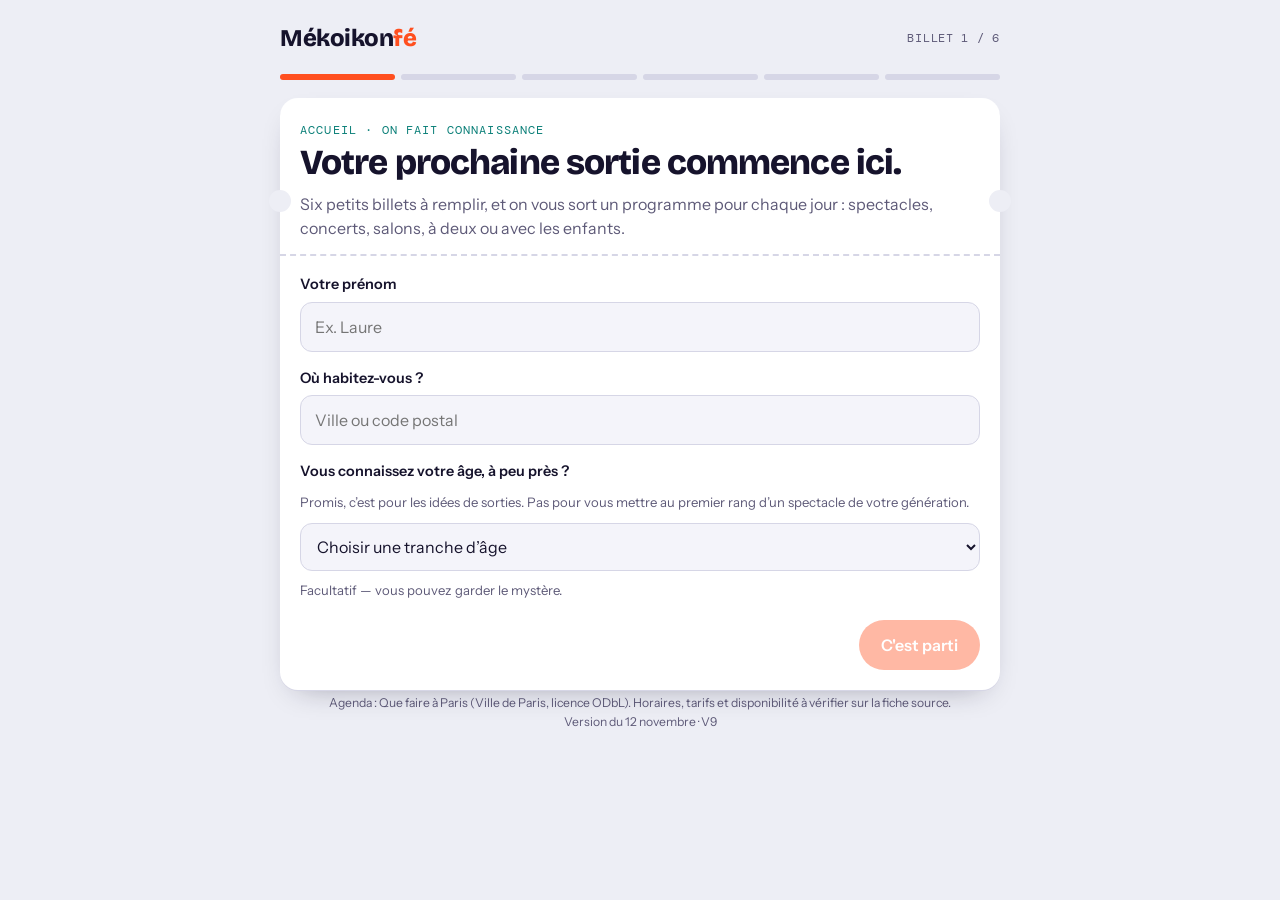
==== commit 2504175e: "Add files via upload" ====
--- a/index.html
+++ b/index.html
@@ -309,6 +309,7 @@
 </style>
 <link rel="stylesheet" href="v2.css?v=6">
 <link rel="stylesheet" href="v4.css?v=6">
+<link rel="stylesheet" href="v6.css?v=6">
 
 <canvas id="confetti" aria-hidden="true"></canvas>
 <form name="avis" data-netlify="true" netlify-honeypot="bot-field" hidden><input name="bot-field"><input name="note"><textarea name="aime"></textarea><textarea name="manque"></textarea><input name="usage"><input name="prenom"><input name="page"></form>
@@ -1196,5 +1197,6 @@
 <script src="live-ui.js?v=6"></script>
 <script src="v4-shotgun.js?v=6"></script>
 <script src="v5-simple.js?v=6"></script>
+<script src="v6-accueil.js?v=6"></script>
 
 </body></html>
--- a/v6.css
+++ b/v6.css
@@ -0,0 +1,22 @@
+/* V6 — accueil simplifié */
+.v6search{display:flex;align-items:center;gap:10px;background:var(--surface);border:1.5px solid var(--line);border-radius:999px;padding:0 6px 0 16px;min-height:52px;position:relative}
+.v6search svg{width:20px;height:20px;flex:0 0 auto;stroke:var(--muted);fill:none;stroke-width:2;stroke-linecap:round}
+.v6search input{flex:1;min-width:0;border:0;outline:0;background:transparent;font:inherit;font-size:15px;color:var(--ink);padding:0}
+.v6search .btn{padding:10px 16px;min-height:40px}
+.v6sr{position:absolute;width:1px;height:1px;overflow:hidden;clip:rect(0 0 0 0)}
+.v6occ{display:grid;grid-template-columns:repeat(4,minmax(0,1fr));gap:8px}
+.v6occ button{font:inherit;font-size:13px;font-weight:600;min-height:64px;border-radius:14px;border:1.5px solid var(--line);background:var(--surface);color:var(--ink);display:flex;flex-direction:column;align-items:center;justify-content:center;gap:2px;cursor:pointer}
+.v6occ button b{font-family:var(--display);font-weight:800;font-size:17px}
+.v6occ button[aria-pressed=true]{background:var(--ink);border-color:var(--ink);color:var(--bg)}
+.v6occ button[aria-pressed=true] b{color:var(--ticket)}
+.v6h2{font-family:var(--display);font-weight:800;font-size:20px;margin:0}
+.v6whenrow{display:grid;grid-template-columns:minmax(0,1fr) minmax(0,1.35fr) minmax(0,1fr) 52px;gap:6px}
+.v6when{font:inherit;font-size:14px;min-height:44px;border-radius:999px;border:1.5px solid var(--line);background:transparent;color:var(--ink);cursor:pointer;padding:0 6px;white-space:nowrap}
+.v6when[aria-pressed=true]{background:var(--accent);border-color:var(--accent);color:var(--accent-ink);font-weight:600}
+.v6cal{display:flex;align-items:center;justify-content:center;background:var(--surface)}
+.v6cal svg{width:20px;height:20px;stroke:currentColor;fill:none;stroke-width:1.8;stroke-linecap:round;stroke-linejoin:round}
+.v6datebox{display:flex;flex-direction:column;gap:6px;font-weight:600;font-size:14px}
+.v6datebox input{font:inherit;padding:10px 12px;border-radius:12px;border:1.5px solid var(--line);background:var(--surface);color:var(--ink)}
+.v6sum{margin:0;font-size:13px;color:var(--muted)}
+.v6genres{margin-bottom:-6px}
+.v6links .btn{width:100%}
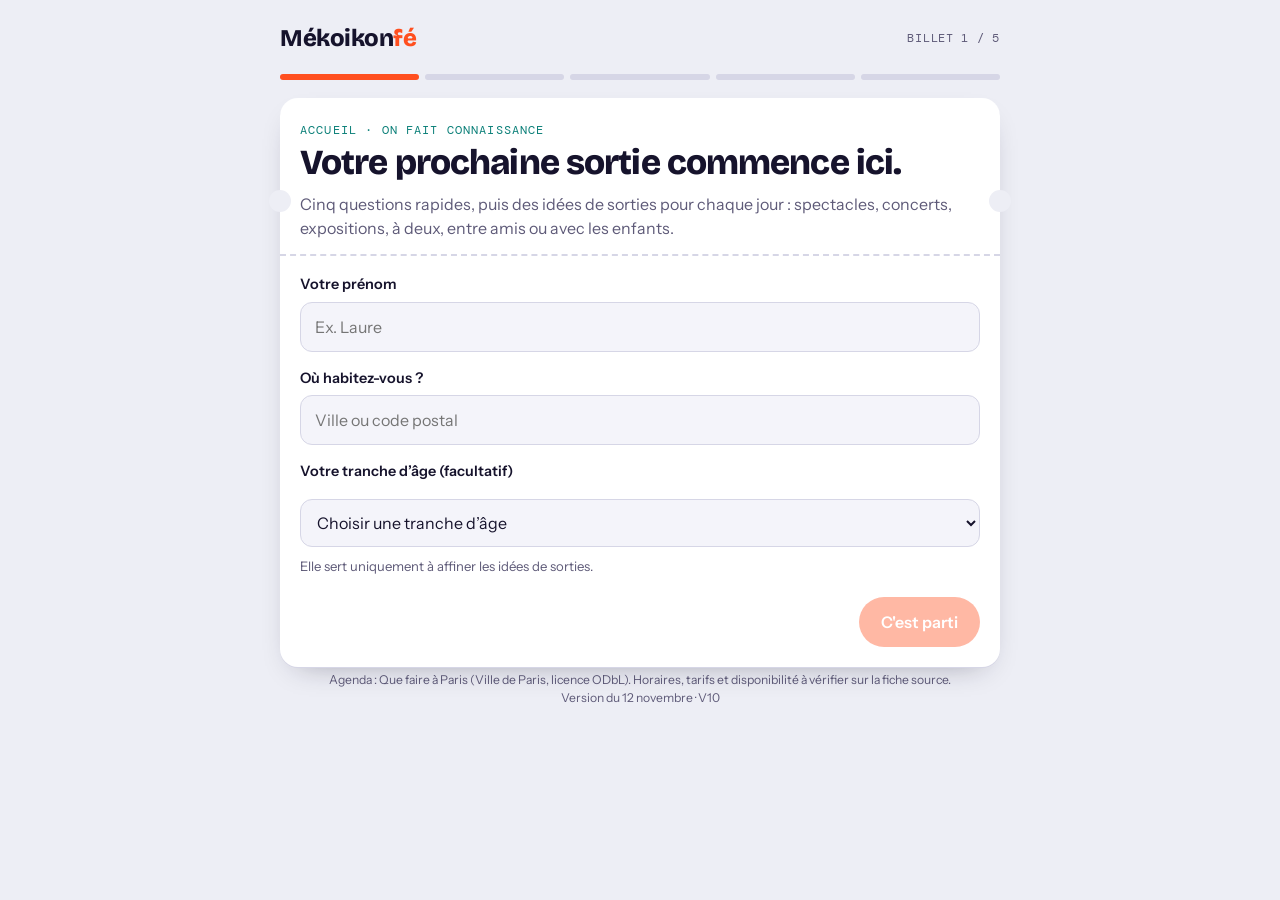
==== commit 8631375d: "Add files via upload" ====
--- a/index.html
+++ b/index.html
@@ -960,7 +960,7 @@
   else if(/week.?end|\bwe\b/.test(t))p.days=W[0];
   else if(/semaine prochaine/.test(t))p.days=idx(i=>i>=7-((DAYS[0].getDay()+6)%7)&&i<14-((DAYS[0].getDay()+6)%7));
   else if(/cette semaine/.test(t))p.days=idx(i=>i<7-((DAYS[0].getDay()+6)%7));
-  else if(/vacances|toussaint/.test(t))p.days=idx(i=>iso(DAYS[i])<="2026-11-01");
+  else if(/vacances|toussaint|noel/.test(t)){const v=idx(i=>iso(DAYS[i])>="2026-12-19"&&iso(DAYS[i])<="2027-01-03");p.days=v.length?v:idx(i=>WE.includes(DAYS[i].getDay()))}
   else if(/novembre/.test(t))p.days=idx(i=>DAYS[i].getMonth()===10);
   else {const w=WDN.findIndex(n=>new RegExp("\\b"+n+"\\b").test(t));if(w>=0){const i=DAYS.findIndex(d=>d.getDay()===w);p.days=[i]}}
   if(p.days)p.dayLabel=/week.?end|\bwe\b/.test(t)?(W.indexOf(p.days)===1?"le week-end prochain":"ce week-end")+" ("+lbl(p.days)+")":lbl(p.days);
@@ -1197,6 +1197,7 @@
 <script src="live-ui.js?v=6"></script>
 <script src="v4-shotgun.js?v=6"></script>
 <script src="v5-simple.js?v=6"></script>
-<script src="v6-accueil.js?v=6"></script>
+<script src="v6-accueil.js?v=7"></script>
+<script src="v7-retours.js?v=7"></script>
 
 </body></html>
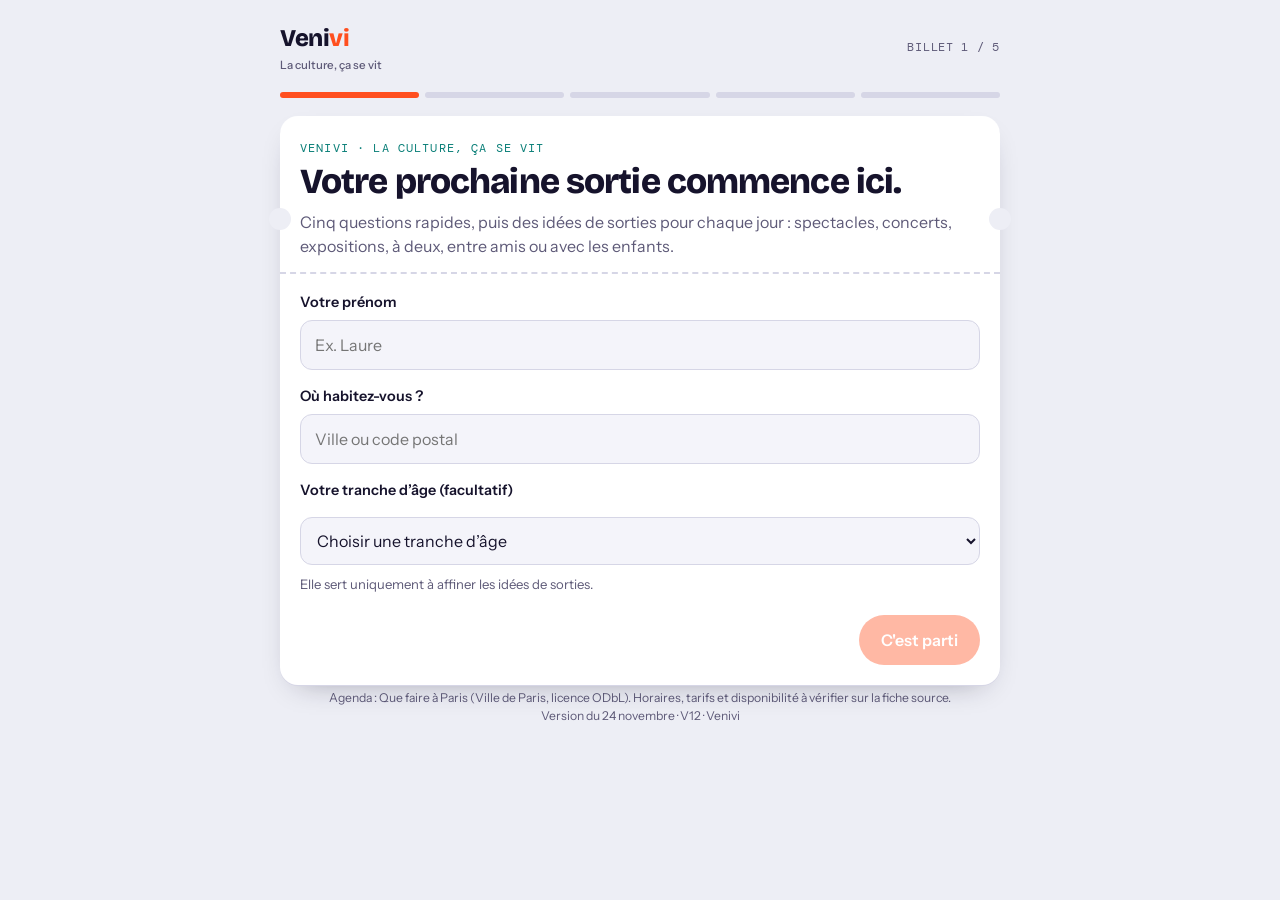
==== commit 1ce899ec: "Add files via upload" ====
--- a/index.html
+++ b/index.html
@@ -1,5 +1,6 @@
 <!doctype html><html lang="fr"><head><meta charset=utf8><meta name=viewport content="width=device-width,initial-scale=1,viewport-fit=cover"><style>:root{color-scheme:light;box-sizing:border-box;padding-top:env(safe-area-inset-top,0px);padding-bottom:env(safe-area-inset-bottom,0px)}html{scroll-padding-top:env(safe-area-inset-top,0px)}body{margin:0;padding:0;font:14px -apple-system,BlinkMacSystemFont,sans-serif;background:#fff;color:#000}img{max-width:100%}[hidden]:not([hidden=until-found i]){display:none!important}</style></head><body>
-<title>Mékoikonfé · On sort ? On s’occupe de la suite.</title>
+<title>Venivi · La culture, ça se vit</title>
+<meta name="description" content="Venivi : concerts, théâtre, expos, spectacles enfants. Des idées de sorties selon vos goûts, à deux, en famille ou entre amis.">
 <meta name="claude:viewport-fit-sides" content="cover">
 <link rel="preconnect" href="https://fonts.googleapis.com">
 <link rel="stylesheet" href="https://fonts.googleapis.com/css2?family=Bricolage+Grotesque:opsz,wght@12..96,500;12..96,800&family=Instrument+Sans:wght@400;500;600&family=DM+Mono:wght@400;500&display=swap">
@@ -26,6 +27,7 @@
 header{display:flex;align-items:center;justify-content:space-between;gap:12px}
 .brand{font-family:var(--display);font-weight:800;font-size:1.5rem;letter-spacing:-.02em}
 .brand span{color:var(--accent)}
+.brand .tagline{display:block;font-family:var(--body);font-weight:500;font-size:.72rem;letter-spacing:0;color:var(--muted);margin-top:1px}
 .stub{font-family:var(--mono);font-size:.75rem;color:var(--muted);letter-spacing:.06em;text-transform:uppercase}
 
 .perfs{display:flex;gap:6px}
@@ -314,7 +316,7 @@
 <canvas id="confetti" aria-hidden="true"></canvas>
 <form name="avis" data-netlify="true" netlify-honeypot="bot-field" hidden><input name="bot-field"><input name="note"><textarea name="aime"></textarea><textarea name="manque"></textarea><input name="usage"><input name="prenom"><input name="page"></form>
 <div class="app">
-  <header><div class="brand">Mékoikon<span>fé</span></div><div class="hright"><div class="stub" id="stubno"></div><button class="avbtn" id="havis" hidden>Avis</button><button class="iconbtn" id="hsearch" hidden aria-label="Rechercher"><svg viewBox="0 0 24 24" aria-hidden="true"><circle cx="11" cy="11" r="7"/><path d="m20 20-3.5-3.5"/></svg></button></div></header>
+  <header><div class="brand">Veni<span>vi</span><small class="tagline">La culture, ça se vit</small></div><div class="hright"><div class="stub" id="stubno"></div><button class="avbtn" id="havis" hidden>Avis</button><button class="iconbtn" id="hsearch" hidden aria-label="Rechercher"><svg viewBox="0 0 24 24" aria-hidden="true"><circle cx="11" cy="11" r="7"/><path d="m20 20-3.5-3.5"/></svg></button></div></header>
   <div class="perfs" id="perfs" aria-hidden="true"></div>
   <main id="view"></main>
 </div>
@@ -656,7 +658,7 @@
 }
 function onboardingView(){
   const i=onboard;
-  if(i===0)return `<section class="ticket notch step"><div class="eyebrow">Accueil · on fait connaissance</div>
+  if(i===0)return `<section class="ticket notch step"><div class="eyebrow">Venivi · la culture, ça se vit</div>
     <h1>Votre prochaine sortie commence ici.</h1>
     <p class="lead">Six petits billets à remplir, et on vous sort un programme pour chaque jour : spectacles, concerts, salons, à deux ou avec les enfants.</p>
     <div class="tear"></div><div class="stack">
@@ -764,7 +766,7 @@
 const USAGES=[["semaine","Oui, chaque semaine"],["mois","De temps en temps"],["non","Probablement pas"]];
 function pageAvis(){
   if(avState==="ok")return `<div class="stack step"><div class="ticket notch"><div class="eyebrow">Merci</div><h1>Avis bien reçu.</h1>
-    <p class="lead">Il servira à améliorer Mékoikonfé. Vous pouvez en envoyer un autre plus tard, après avoir testé d'autres pages.</p>
+    <p class="lead">Il servira à améliorer Venivi. Vous pouvez en envoyer un autre plus tard, après avoir testé d'autres pages.</p>
     <div class="actions"><span></span><button class="btn primary" data-tab="${avFrom}">Retour à l'appli</button></div></div></div>`;
   const canSend=(DB&&ME)||STANDALONE;
   const text=`Note : ${avForm.note}/5\nJ'ai aimé : ${avForm.aime}\nÀ améliorer : ${avForm.manque}\nUsage : ${(USAGES.find(u=>u[0]===avForm.usage)||["",""])[1]}`;
@@ -787,7 +789,7 @@
   const entry={note:avForm.note,aime:avForm.aime.slice(0,2000),manque:avForm.manque.slice(0,2000),usage:avForm.usage,prenom:avForm.prenom.slice(0,60),page:avFrom,at:new Date().toISOString()};
   if(STANDALONE){
     avState="sending";avErr="";render();
-    try{const r=await fetch(FORMSPREE_URL,{method:"POST",headers:{"Accept":"application/json","Content-Type":"application/json"},body:JSON.stringify({_subject:"Avis Mékoikonfé : "+entry.note+"/5",note:String(entry.note),aime:entry.aime,manque:entry.manque,usage:(USAGES.find(u=>u[0]===entry.usage)||["",""])[1],prenom:entry.prenom,page:entry.page})});
+    try{const r=await fetch(FORMSPREE_URL,{method:"POST",headers:{"Accept":"application/json","Content-Type":"application/json"},body:JSON.stringify({_subject:"Avis Venivi : "+entry.note+"/5",note:String(entry.note),aime:entry.aime,manque:entry.manque,usage:(USAGES.find(u=>u[0]===entry.usage)||["",""])[1],prenom:entry.prenom,page:entry.page})});
       if(!r.ok)throw new Error(r.status);avState="ok";avForm={note:0,aime:"",manque:"",usage:"",prenom:avForm.prenom}}
     catch(e){avState="";avErr="L'envoi n'a pas abouti. Vérifiez votre connexion et réessayez."}
     render();return;
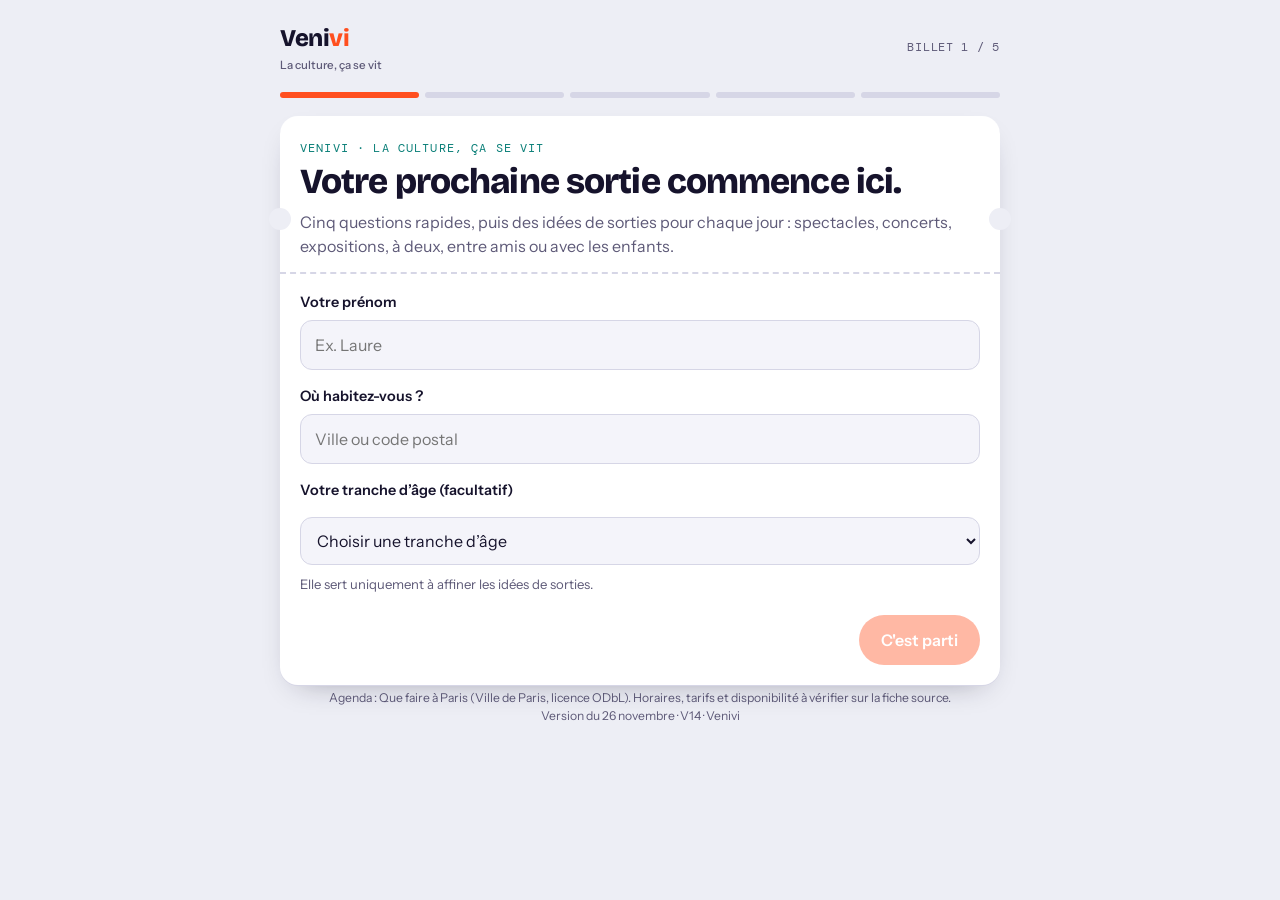
==== commit b5bae717: "Add files via upload" ====
--- a/index.html
+++ b/index.html
@@ -2,6 +2,37 @@
 <title>Venivi · La culture, ça se vit</title>
 <meta name="description" content="Venivi : concerts, théâtre, expos, spectacles enfants. Des idées de sorties selon vos goûts, à deux, en famille ou entre amis.">
 <meta name="claude:viewport-fit-sides" content="cover">
+<meta property="og:type" content="website">
+<meta property="og:site_name" content="Venivi">
+<meta property="og:title" content="Venivi · La culture, ça se vit">
+<meta property="og:description" content="Concerts, théâtre, expos, spectacles enfants : des idées de sorties selon vos goûts, à deux, en famille ou entre amis, près de chez vous.">
+<meta property="og:url" content="https://venivi.fr/">
+<meta property="og:image" content="https://venivi.fr/og.png">
+<meta property="og:image:width" content="1200"><meta property="og:image:height" content="630">
+<meta property="og:locale" content="fr_FR">
+<meta name="twitter:card" content="summary_large_image">
+<meta name="theme-color" content="#FF4F1F">
+<link rel="icon" href="icon.svg" type="image/svg+xml">
+<link rel="apple-touch-icon" href="apple-touch-icon.png">
+<link rel="manifest" href="manifest.webmanifest">
+<script id="migration">
+/* Ancienne adresse : on emmène le profil vers venivi.fr, puis on redirige. */
+(function(){
+  var KEYS=['entracte2','mekoikonfe-v4','mekoikonfe-v6'];
+  try{
+    if(/\.pages\.dev$/.test(location.hostname)&&location.hostname.indexOf('sorties-test-laure')===0){
+      var d={};KEYS.forEach(function(k){var v=localStorage.getItem(k);if(v)d[k]=v});
+      var h=Object.keys(d).length?'#migrer='+encodeURIComponent(JSON.stringify(d)):location.hash;
+      location.replace('https://venivi.fr/'+location.search+h);return;
+    }
+    if(location.hash.indexOf('#migrer=')===0){
+      var x=JSON.parse(decodeURIComponent(location.hash.slice(8)));
+      if(x&&typeof x==='object'&&!localStorage.getItem('entracte2'))KEYS.forEach(function(k){if(typeof x[k]==='string'&&x[k].length<60000){JSON.parse(x[k]);localStorage.setItem(k,x[k])}});
+      history.replaceState(null,'',location.pathname+location.search);
+    }
+  }catch(e){try{history.replaceState(null,'',location.pathname+location.search)}catch(_){}}
+})();
+</script>
 <link rel="preconnect" href="https://fonts.googleapis.com">
 <link rel="stylesheet" href="https://fonts.googleapis.com/css2?family=Bricolage+Grotesque:opsz,wght@12..96,500;12..96,800&family=Instrument+Sans:wght@400;500;600&family=DM+Mono:wght@400;500&display=swap">
 <style>
@@ -1201,5 +1232,6 @@
 <script src="v5-simple.js?v=6"></script>
 <script src="v6-accueil.js?v=7"></script>
 <script src="v7-retours.js?v=7"></script>
+<script src="v8-billets.js?v=8"></script>
 
 </body></html>
